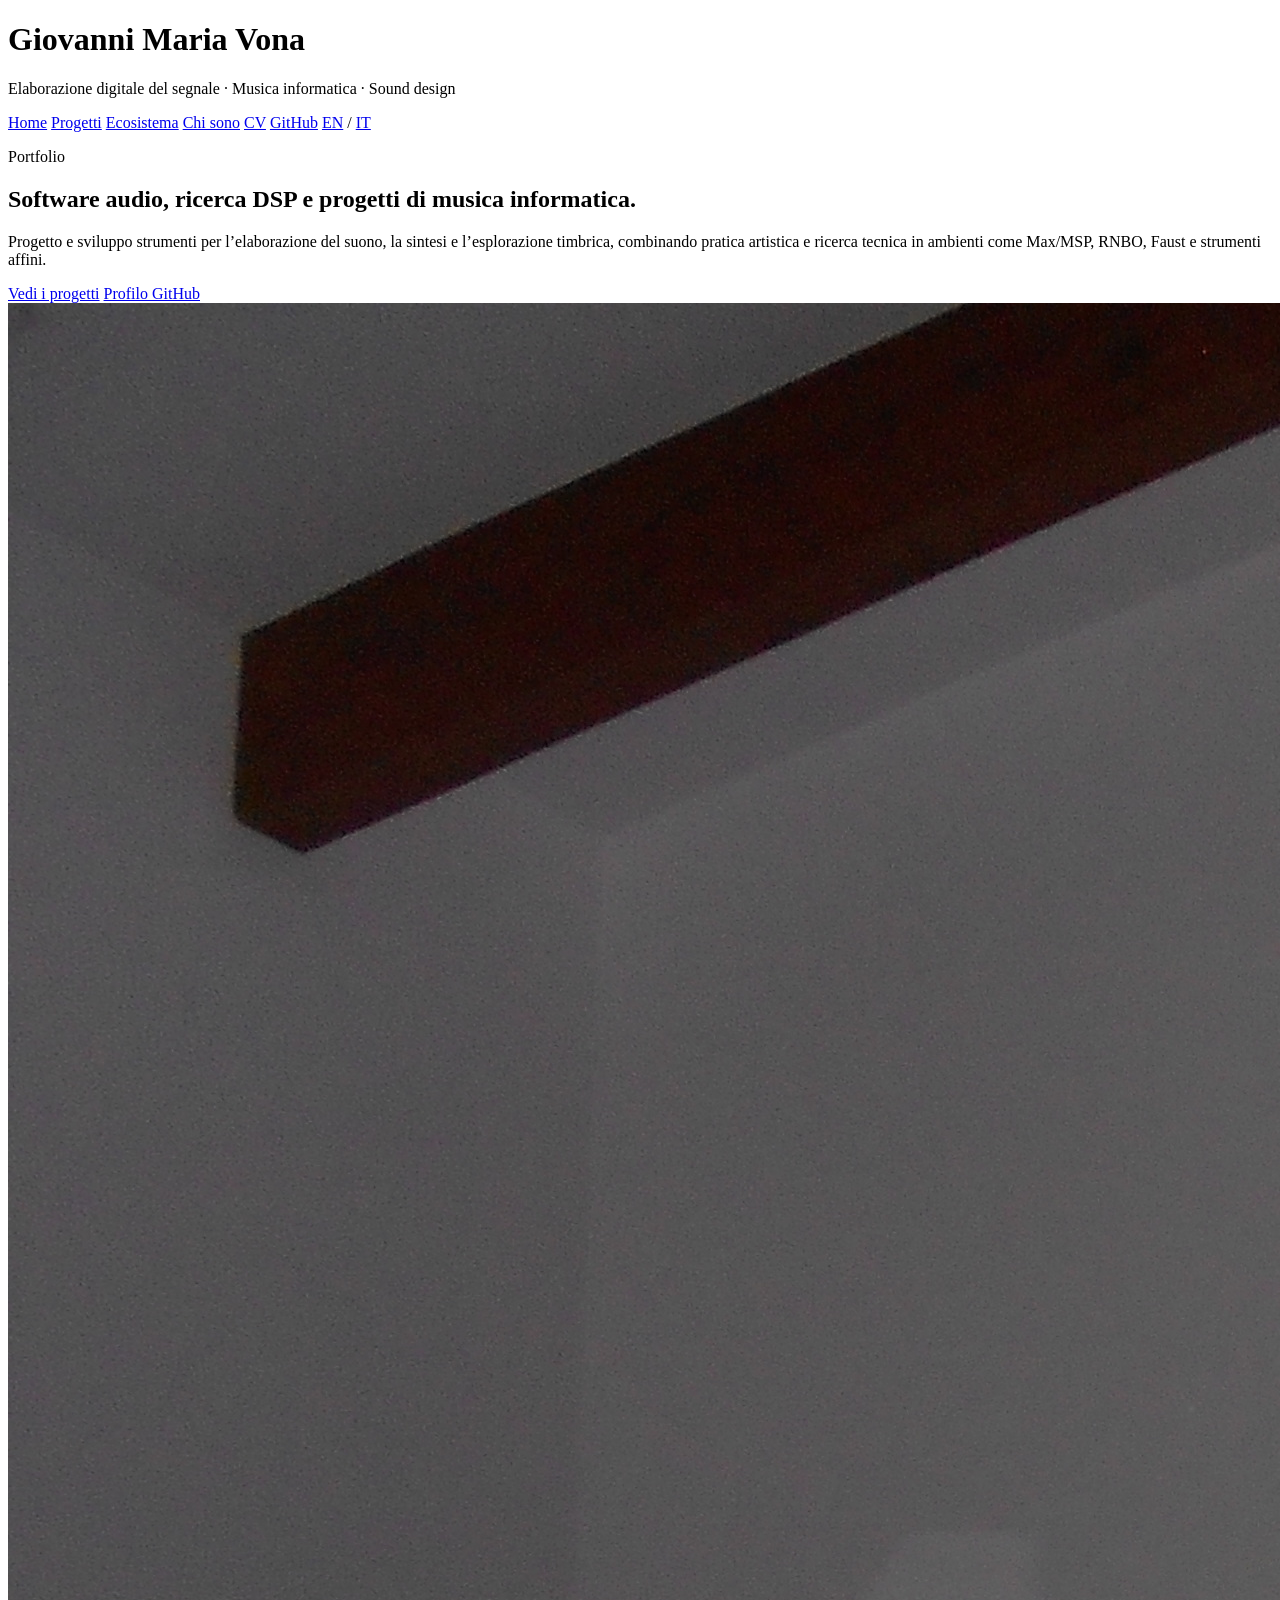
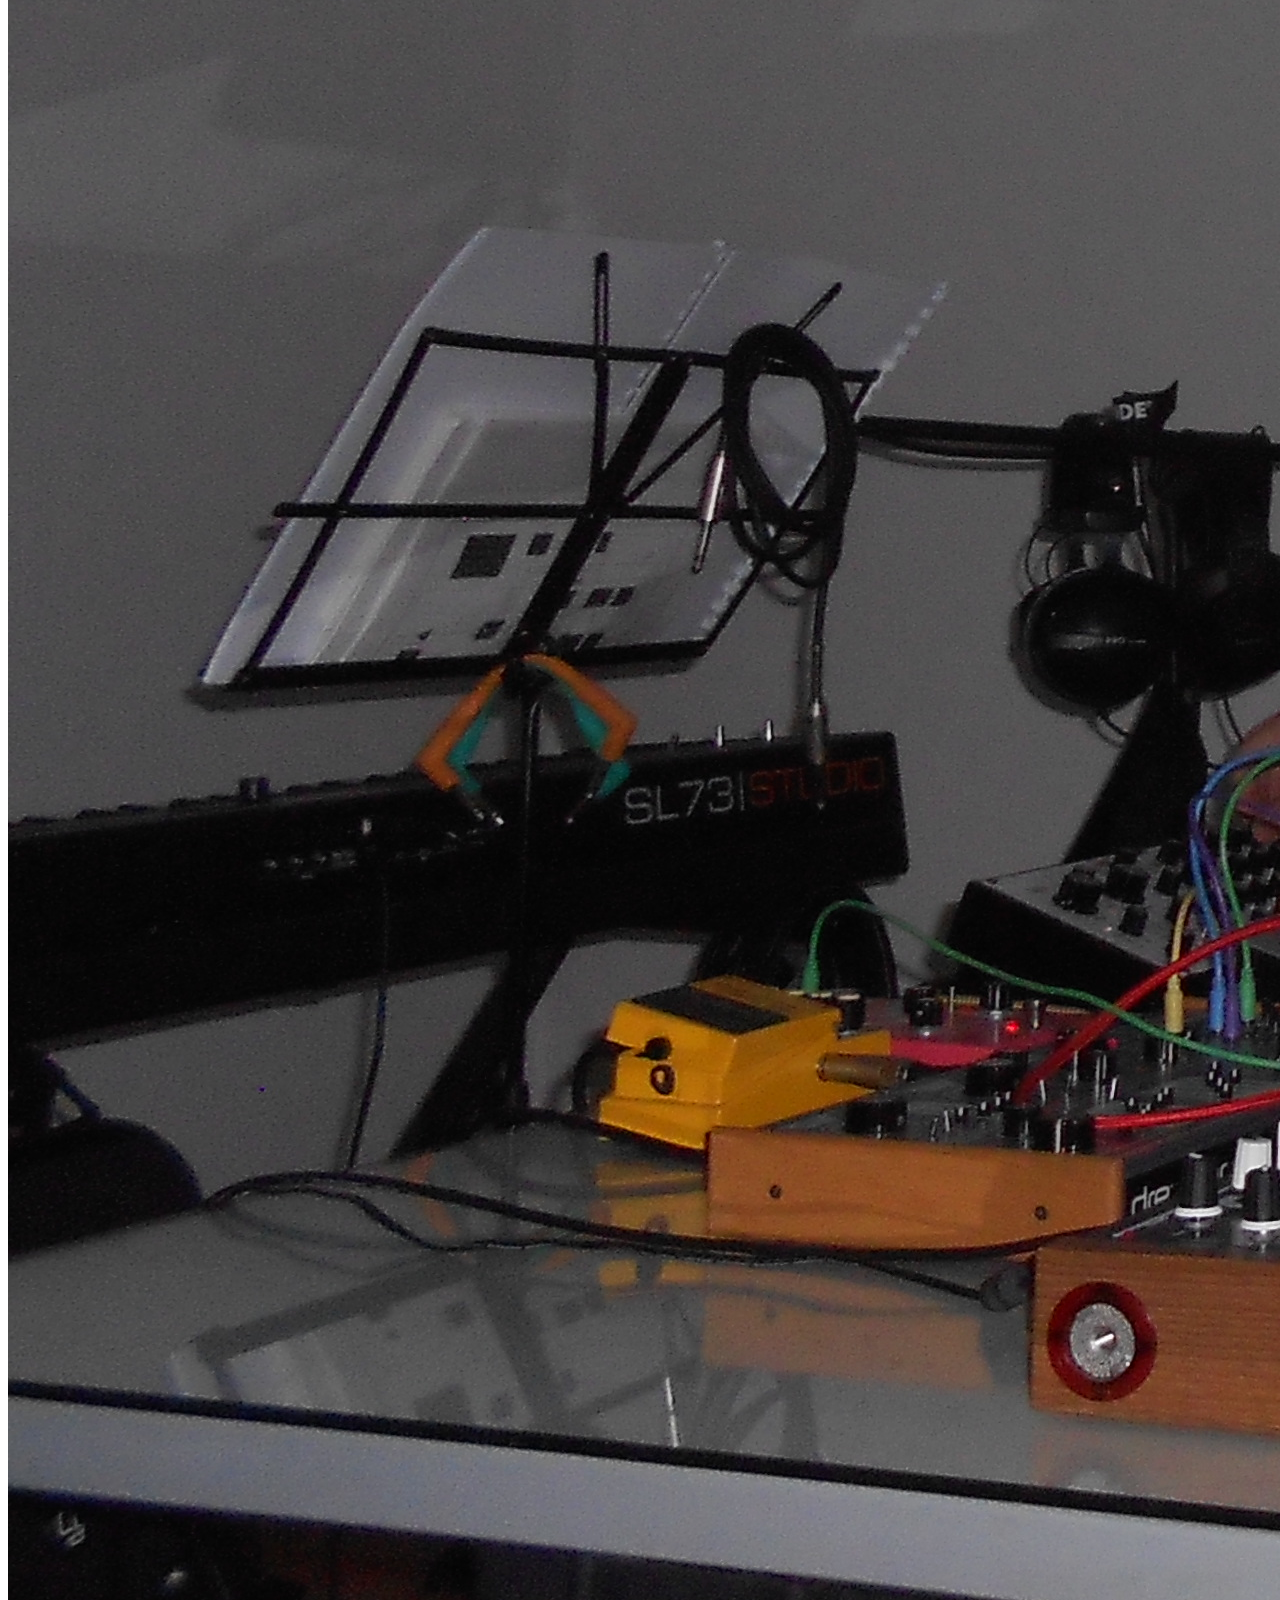
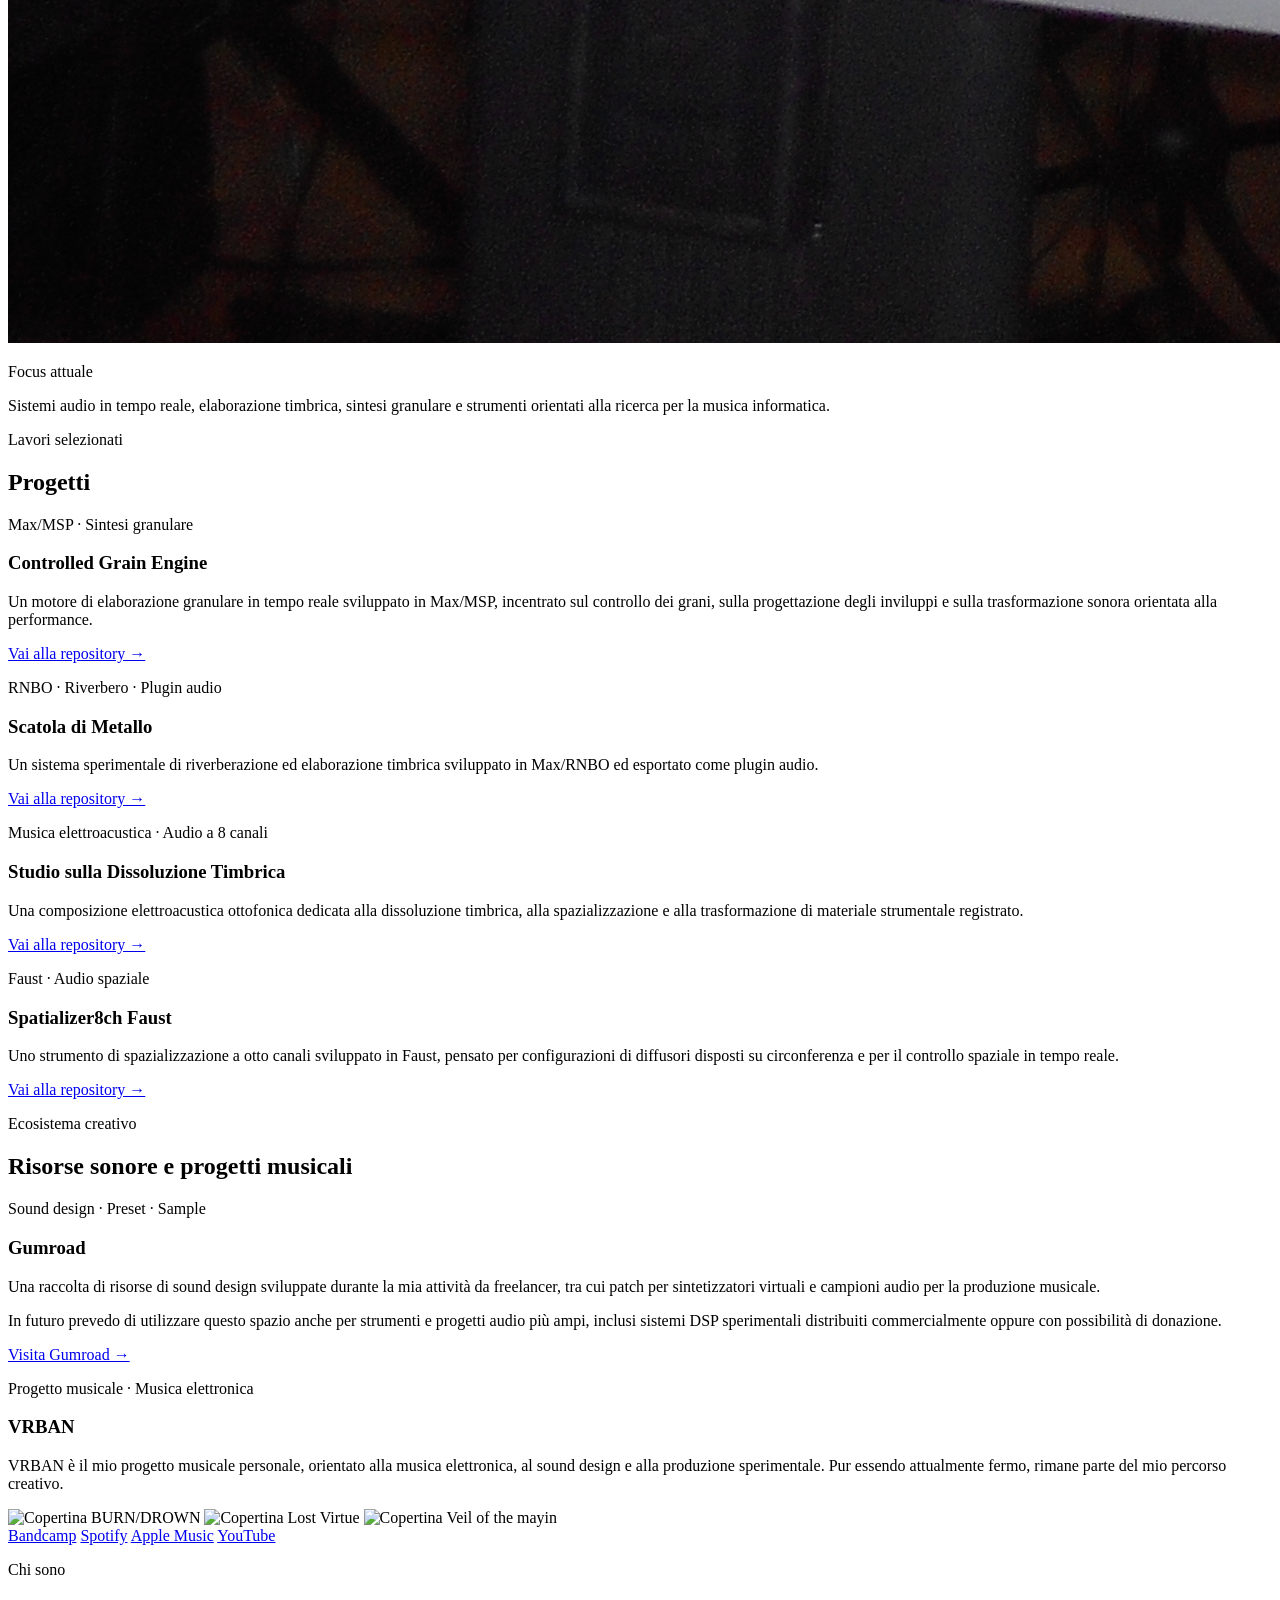
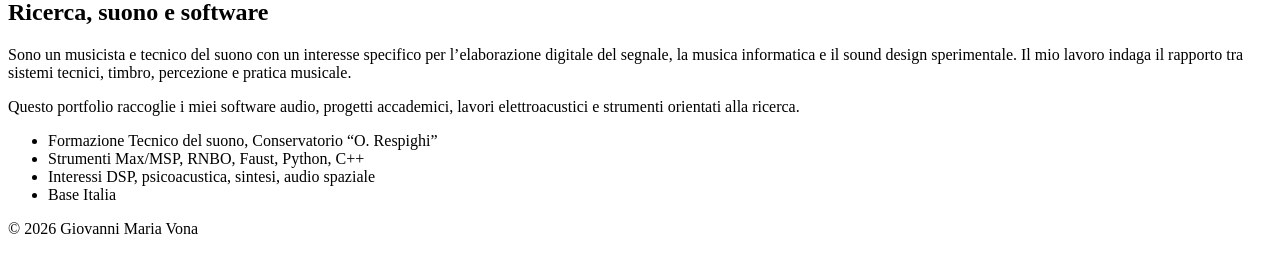
==== it/index.html @ 20a7e477 "Fix VRBAN covers and language links" ====
<!DOCTYPE html>
<html lang="it">

<head>

    <meta charset="UTF-8">

    <meta name="viewport" content="width=device-width, initial-scale=1.0">

    <title>Giovanni Maria Vona</title>

    <link rel="preconnect" href="https://fonts.googleapis.com">
    <link rel="preconnect" href="https://fonts.gstatic.com" crossorigin>

    <link href="https://fonts.googleapis.com/css2?family=Inter:wght@300;400;500;600;700&display=swap" rel="stylesheet">

    <link rel="stylesheet" href="assets/css/style.css">

</head>

<body>

    <header class="site-header">

        <div>
            <h1>Giovanni Maria Vona</h1>
            <p>Elaborazione digitale del segnale · Musica informatica · Sound design</p>
        </div>

        <nav>
            <a href="index.html">Home</a>
            <a href="#projects">Progetti</a>
            <a href="#ecosystem">Ecosistema</a>
            <a href="#about">Chi sono</a>
            <a href="../assets/pdf/giovanni-maria-vona-cv-it.pdf">CV</a>
            <a href="https://github.com/vonagiovannimaria">GitHub</a>

            <span class="language-switch">
                <a href="/">EN</a> /
                <a href="/it/">IT</a>
            </span>
        </nav>

    </header>

    <main>

        <section class="hero">

            <div class="hero-content">

                <p class="eyebrow">Portfolio</p>

             <h2>
                 Software audio, ricerca DSP e progetti di musica informatica.
             </h2>

                <p class="hero-text">
                    Progetto e sviluppo strumenti per l’elaborazione del suono,
                    la sintesi e l’esplorazione timbrica, combinando pratica artistica
                    e ricerca tecnica in ambienti come Max/MSP, RNBO, Faust e strumenti affini.
                </p>

                <div class="hero-links">
                    <a class="button" href="#projects">Vedi i progetti</a>
                    <a class="button secondary" href="https://github.com/vonagiovannimaria">Profilo GitHub</a>
                </div>

            </div>

            <aside class="hero-visual">

                <img src="../assets/img/profile.jpg" alt="Ritratto di Giovanni Maria Vona" class="profile-photo">

                <div class="profile-note">
                    <p class="eyebrow">Focus attuale</p>
                    <p>
                        Sistemi audio in tempo reale, elaborazione timbrica, sintesi granulare
                        e strumenti orientati alla ricerca per la musica informatica.
                    </p>
                </div>

            </aside>

        </section>

        <section id="projects" class="section">

            <div class="section-heading">
                <p class="eyebrow">Lavori selezionati</p>
                <h2>Progetti</h2>
            </div>

            <div class="project-grid">

                <article class="project-card">
                    <p class="project-type">Max/MSP · Sintesi granulare</p>
                    <h3>Controlled Grain Engine</h3>
                    <p>
                        Un motore di elaborazione granulare in tempo reale sviluppato
                        in Max/MSP, incentrato sul controllo dei grani, sulla progettazione
                        degli inviluppi e sulla trasformazione sonora orientata alla performance.
                    </p>
                    <a href="https://github.com/vonagiovannimaria/controlled-grain-engine">Vai alla repository →</a>
                </article>

                <article class="project-card">
                    <p class="project-type">RNBO · Riverbero · Plugin audio</p>
                    <h3>Scatola di Metallo</h3>
                    <p>
                        Un sistema sperimentale di riverberazione ed elaborazione timbrica
                        sviluppato in Max/RNBO ed esportato come plugin audio.
                    </p>
                    <a href="https://github.com/vonagiovannimaria/scatola-di-metallo">Vai alla repository →</a>
                </article>

                <article class="project-card">
                    <p class="project-type">Musica elettroacustica · Audio a 8 canali</p>
                    <h3>Studio sulla Dissoluzione Timbrica</h3>
                    <p>
                        Una composizione elettroacustica ottofonica dedicata alla dissoluzione
                        timbrica, alla spazializzazione e alla trasformazione di materiale
                        strumentale registrato.
                    </p>
                    <a href="https://github.com/vonagiovannimaria/studio-sulla-dissoluzione-timbrica">Vai alla repository →</a>
                </article>

                <article class="project-card">
                    <p class="project-type">Faust · Audio spaziale</p>
                    <h3>Spatializer8ch Faust</h3>
                    <p>
                        Uno strumento di spazializzazione a otto canali sviluppato in Faust,
                        pensato per configurazioni di diffusori disposti su circonferenza
                        e per il controllo spaziale in tempo reale.
                    </p>
                    <a href="https://github.com/vonagiovannimaria/octophonic-spatializer-faust">Vai alla repository →</a>
                </article>

            </div>

        </section>

        <section id="ecosystem" class="section ecosystem-section">

            <div class="section-heading">
                <p class="eyebrow">Ecosistema creativo</p>
                <h2>Risorse sonore e progetti musicali</h2>
            </div>

            <div class="ecosystem-grid">

                <article class="ecosystem-card">
                    <p class="project-type">Sound design · Preset · Sample</p>
                    <h3>Gumroad</h3>

                    <p>
                        Una raccolta di risorse di sound design sviluppate durante la mia
                        attività da freelancer, tra cui patch per sintetizzatori virtuali
                        e campioni audio per la produzione musicale.
                    </p>

                    <p>
                        In futuro prevedo di utilizzare questo spazio anche per strumenti
                        e progetti audio più ampi, inclusi sistemi DSP sperimentali distribuiti
                        commercialmente oppure con possibilità di donazione.
                    </p>

                    <a href="https://giovannimariavona.gumroad.com/" target="_blank" rel="noopener noreferrer">
                        Visita Gumroad →
                    </a>
                </article>

                <article class="ecosystem-card vrban-card">
                    <p class="project-type">Progetto musicale · Musica elettronica</p>
                    <h3>VRBAN</h3>

                    <p>
                        VRBAN è il mio progetto musicale personale, orientato alla musica
                        elettronica, al sound design e alla produzione sperimentale.
                        Pur essendo attualmente fermo, rimane parte del mio percorso creativo.
                    </p>

                    <div class="cover-grid">
                        <img src="../assets/img/vrban/cover-01.jpg" alt="Copertina BURN/DROWN">
                        <img src="../assets/img/vrban/cover-02.jpg" alt="Copertina Lost Virtue">
                        <img src="../assets/img/vrban/cover-03.jpg" alt="Copertina Veil of the mayin">
                    </div>

                    <div class="external-links">
                        <a href="https://vrban.bandcamp.com/" target="_blank" rel="noopener noreferrer">Bandcamp</a>
                        <a href="https://open.spotify.com/intl-it/artist/11kZNmXh2qN95BVE1aNBWV?si=ddhPlFCESmiRmDLRU3Zzhw" target="_blank" rel="noopener noreferrer">Spotify</a>
                        <a href="https://music.apple.com/it/artist/vrban/1598906070" target="_blank" rel="noopener noreferrer">Apple Music</a>
                        <a href="https://www.youtube.com/@vrbansound" target="_blank" rel="noopener noreferrer">YouTube</a>
                    </div>
                </article>

            </div>

        </section>

        <section id="about" class="section about-section">

            <div class="section-heading">
                <p class="eyebrow">Chi sono</p>
                <h2>Ricerca, suono e software</h2>
            </div>

            <div class="about-grid">

                <div>
                    <p>
                        Sono un musicista e tecnico del suono con un interesse specifico
                        per l’elaborazione digitale del segnale, la musica informatica
                        e il sound design sperimentale. Il mio lavoro indaga il rapporto
                        tra sistemi tecnici, timbro, percezione e pratica musicale.
                    </p>

                    <p>
                        Questo portfolio raccoglie i miei software audio, progetti accademici,
                        lavori elettroacustici e strumenti orientati alla ricerca.
                    </p>
                </div>

                <ul class="info-list">
                    <li>
                        <span>Formazione</span>
                        Tecnico del suono, Conservatorio “O. Respighi”
                    </li>
                    <li>
                        <span>Strumenti</span>
                        Max/MSP, RNBO, Faust, Python, C++
                    </li>
                    <li>
                        <span>Interessi</span>
                        DSP, psicoacustica, sintesi, audio spaziale
                    </li>
                    <li>
                        <span>Base</span>
                        Italia
                    </li>
                </ul>

            </div>

        </section>

    </main>

    <footer>
        <p>© 2026 Giovanni Maria Vona</p>
    </footer>

</body>

</html>
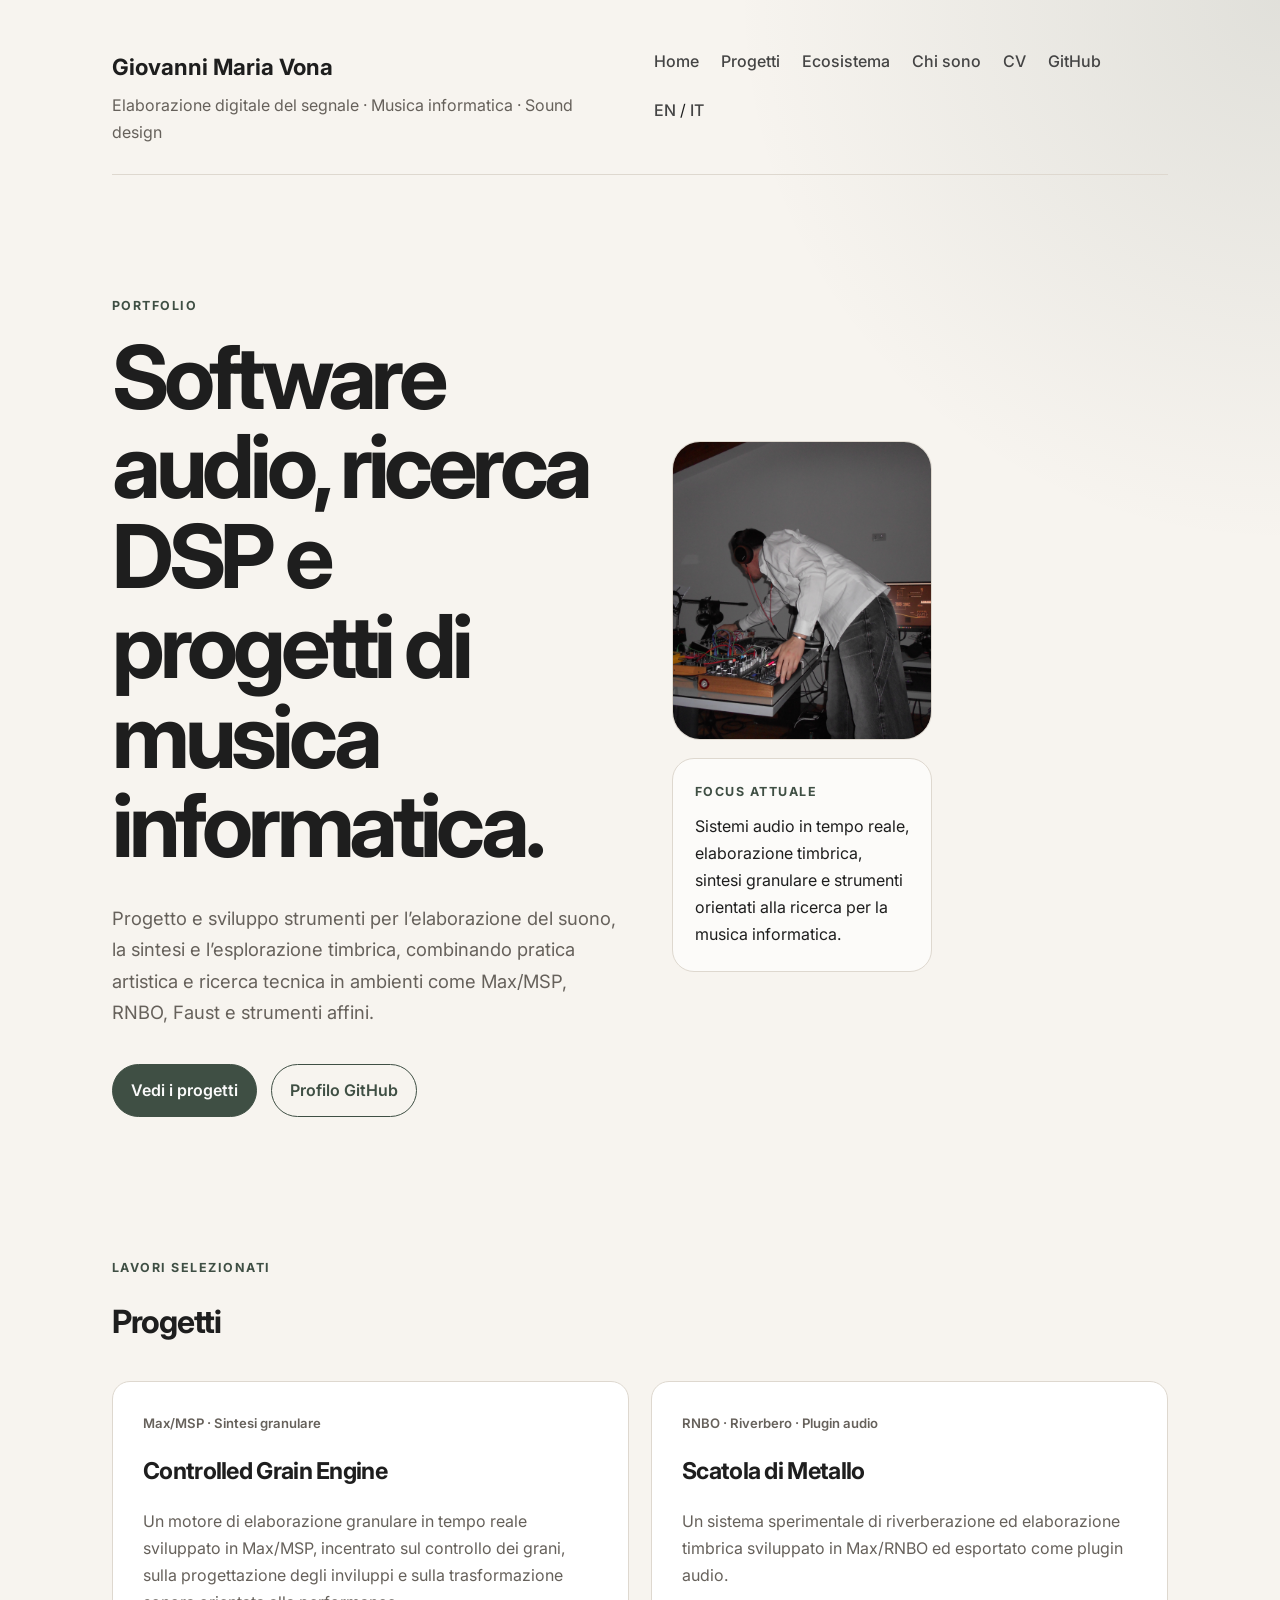
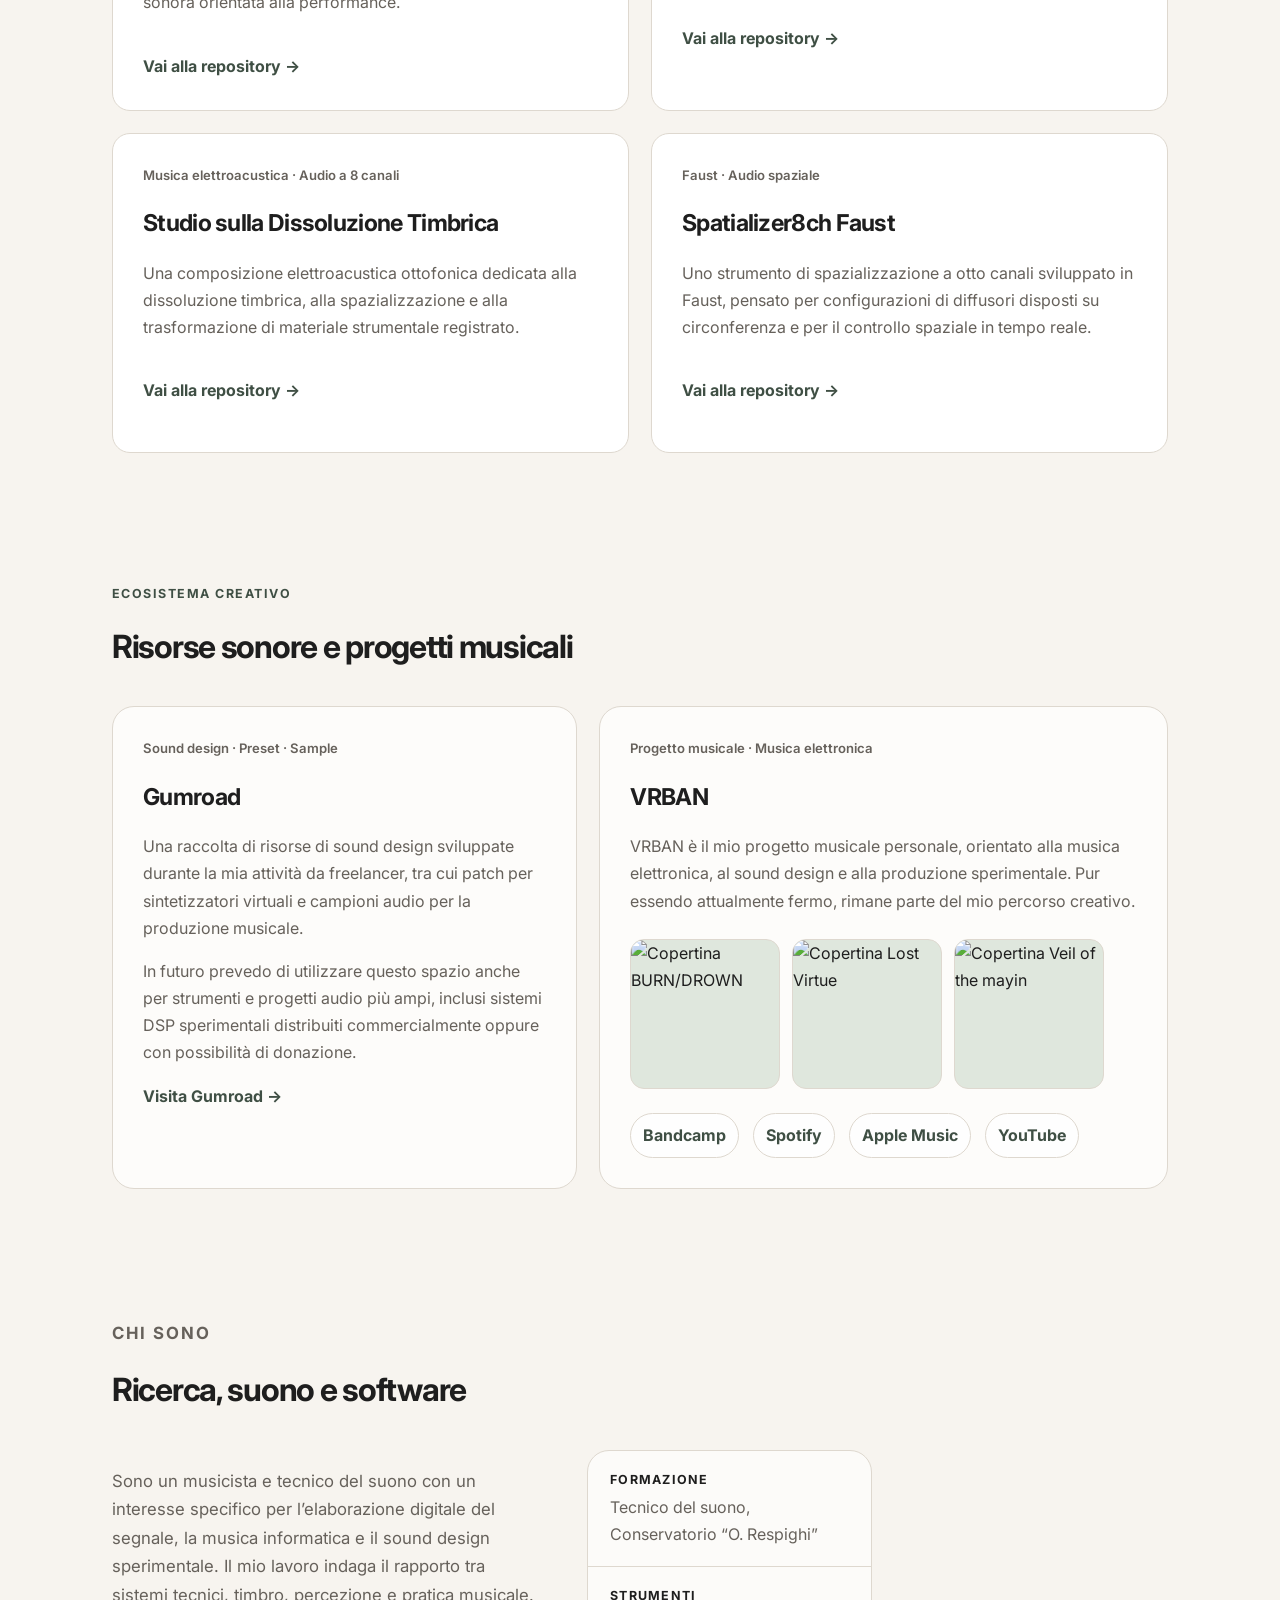
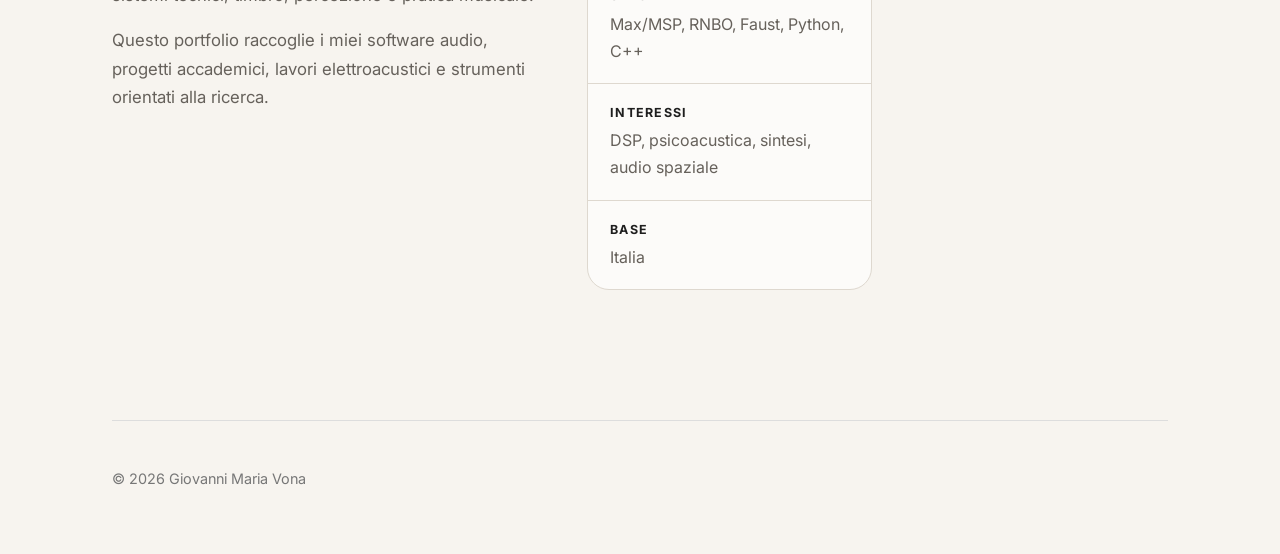
==== commit 19962da0: "Fix Italian stylesheet path" ====
--- a/it/index.html
+++ b/it/index.html
@@ -14,7 +14,7 @@
 
     <link href="https://fonts.googleapis.com/css2?family=Inter:wght@300;400;500;600;700&display=swap" rel="stylesheet">
 
-    <link rel="stylesheet" href="assets/css/style.css">
+    <link rel="stylesheet" href="../assets/css/style.css">
 
 </head>
 
--- a/assets/css/style.css
+++ b/assets/css/style.css
@@ -0,0 +1,545 @@
+/* ---------- General ---------- */
+
+* {
+    box-sizing: border-box;
+}
+
+html {
+    scroll-behavior: smooth;
+}
+
+body {
+    max-width: 1120px;
+    margin: 0 auto;
+    padding: 48px 32px;
+
+    font-family: "Inter", Arial, Helvetica, sans-serif;
+
+    color: #1f1f1f;
+    background: #fafafa;
+
+    line-height: 1.7;
+}
+
+a {
+    color: inherit;
+}
+
+/* ---------- Header ---------- */
+
+.site-header {
+    display: flex;
+    justify-content: space-between;
+    align-items: flex-start;
+    gap: 32px;
+
+    margin-bottom: 120px;
+}
+
+.site-header h1 {
+    margin: 0;
+    font-size: 1.4rem;
+    font-weight: 700;
+}
+
+.site-header p {
+    margin: 6px 0 0;
+    color: #666;
+}
+
+nav {
+    display: flex;
+    gap: 22px;
+    flex-wrap: wrap;
+}
+
+nav a {
+    text-decoration: none;
+    color: #444;
+    font-weight: 500;
+}
+
+nav a:hover {
+    color: #000;
+}
+
+/* ---------- Hero ---------- */
+
+.hero {
+    max-width: 820px;
+    margin-bottom: 140px;
+}
+
+.eyebrow {
+    margin: 0 0 16px;
+
+    color: #666;
+
+    font-size: 0.78rem;
+    font-weight: 700;
+    letter-spacing: 0.12em;
+    text-transform: uppercase;
+}
+
+.hero h2 {
+    margin: 0;
+
+    font-size: clamp(2.5rem, 7vw, 5.5rem);
+    line-height: 1.02;
+    letter-spacing: -0.06em;
+}
+
+.hero-text {
+    max-width: 680px;
+    margin: 32px 0 0;
+
+    color: #555;
+
+    font-size: 1.15rem;
+}
+
+.hero-links {
+    display: flex;
+    gap: 14px;
+    flex-wrap: wrap;
+
+    margin-top: 36px;
+}
+
+.button {
+    display: inline-block;
+
+    padding: 12px 18px;
+
+    border: 1px solid #1f1f1f;
+    border-radius: 999px;
+
+    background: #1f1f1f;
+    color: #fafafa;
+
+    text-decoration: none;
+    font-weight: 600;
+}
+
+.button.secondary {
+    background: transparent;
+    color: #1f1f1f;
+}
+
+.button:hover {
+    transform: translateY(-2px);
+}
+
+/* ---------- Sections ---------- */
+
+.section {
+    margin-bottom: 130px;
+}
+
+.section-heading {
+    margin-bottom: 32px;
+}
+
+.section-heading h2 {
+    margin: 0;
+
+    font-size: 2rem;
+    letter-spacing: -0.04em;
+}
+
+/* ---------- Project cards ---------- */
+
+.project-grid {
+    display: grid;
+    grid-template-columns: repeat(2, minmax(0, 1fr));
+    gap: 22px;
+}
+
+.project-card {
+    min-height: 320px;
+
+    padding: 30px;
+
+    border: 1px solid #ddd;
+    border-radius: 18px;
+
+    background: #fff;
+
+    transition: transform 0.2s ease, border-color 0.2s ease;
+}
+
+.project-card:hover {
+    transform: translateY(-4px);
+    border-color: #aaa;
+}
+
+.project-type {
+    margin: 0 0 18px;
+
+    color: #777;
+
+    font-size: 0.82rem;
+    font-weight: 600;
+}
+
+.project-card h3 {
+    margin: 0 0 14px;
+
+    font-size: 1.45rem;
+    letter-spacing: -0.03em;
+}
+
+.project-card p {
+    color: #555;
+}
+
+.project-card a {
+    display: inline-block;
+
+    margin-top: 20px;
+
+    text-decoration: none;
+    font-weight: 700;
+}
+
+.project-card a:hover {
+    text-decoration: underline;
+}
+
+/* ---------- About ---------- */
+
+.about-section {
+    max-width: 760px;
+}
+
+.about-section p {
+    color: #444;
+    font-size: 1.05rem;
+}
+
+/* ---------- Footer ---------- */
+
+footer {
+    margin-top: 120px;
+    padding-top: 32px;
+
+    border-top: 1px solid #ddd;
+
+    color: #777;
+    font-size: 0.9rem;
+}
+
+/* ---------- Responsive ---------- */
+
+@media (max-width: 760px) {
+
+    body {
+        padding: 32px 20px;
+    }
+
+    .site-header {
+        flex-direction: column;
+        margin-bottom: 80px;
+    }
+
+    .hero {
+        margin-bottom: 100px;
+    }
+
+    .project-grid {
+        grid-template-columns: 1fr;
+    }
+
+}
+
+/* ---------- Visual refresh ---------- */
+
+:root {
+    --color-background: #f7f4ef;
+    --color-surface: #ffffff;
+    --color-text: #1e1e1e;
+    --color-muted: #66615b;
+    --color-border: #ded8cf;
+    --color-accent: #3f4f44;
+    --color-accent-soft: #dfe7dd;
+}
+
+body {
+    color: var(--color-text);
+    background:
+        radial-gradient(circle at top right, rgba(63, 79, 68, 0.12), transparent 34rem),
+        var(--color-background);
+}
+
+.site-header {
+    border-bottom: 1px solid var(--color-border);
+    padding-bottom: 28px;
+}
+
+.site-header p,
+.hero-text,
+.project-card p,
+.about-section p {
+    color: var(--color-muted);
+}
+
+nav a:hover {
+    color: var(--color-accent);
+}
+
+.eyebrow {
+    color: var(--color-accent);
+}
+
+.hero {
+    display: grid;
+    grid-template-columns: minmax(0, 1.35fr) minmax(260px, 0.65fr);
+    gap: 56px;
+    align-items: center;
+}
+
+.hero-content {
+    max-width: 820px;
+}
+
+.hero-visual {
+    display: flex;
+    flex-direction: column;
+    gap: 18px;
+}
+
+.profile-photo {
+    width: 100%;
+    aspect-ratio: 1 / 1.15;
+    object-fit: cover;
+
+    border-radius: 28px;
+    border: 1px solid var(--color-border);
+
+    background: var(--color-accent-soft);
+}
+
+.profile-note {
+    padding: 22px;
+
+    border: 1px solid var(--color-border);
+    border-radius: 22px;
+
+    background: rgba(255, 255, 255, 0.65);
+}
+
+.profile-note p {
+    margin: 0;
+}
+
+.profile-note .eyebrow {
+    margin-bottom: 10px;
+}
+
+.button {
+    border-color: var(--color-accent);
+    background: var(--color-accent);
+}
+
+.button.secondary {
+    color: var(--color-accent);
+}
+
+.button:hover {
+    transform: translateY(-2px);
+}
+
+.project-card {
+    border-color: var(--color-border);
+}
+
+.project-card:hover {
+    border-color: var(--color-accent);
+}
+
+.project-card a {
+    color: var(--color-accent);
+}
+
+.about-grid {
+    display: grid;
+    grid-template-columns: minmax(0, 1.2fr) minmax(260px, 0.8fr);
+    gap: 48px;
+    align-items: start;
+}
+
+.info-list {
+    list-style: none;
+
+    margin: 0;
+    padding: 0;
+
+    border: 1px solid var(--color-border);
+    border-radius: 22px;
+
+    background: rgba(255, 255, 255, 0.65);
+}
+
+.info-list li {
+    padding: 18px 22px;
+
+    border-bottom: 1px solid var(--color-border);
+
+    color: var(--color-muted);
+}
+
+.info-list li:last-child {
+    border-bottom: none;
+}
+
+.info-list span {
+    display: block;
+
+    margin-bottom: 4px;
+
+    color: var(--color-text);
+
+    font-size: 0.78rem;
+    font-weight: 700;
+    letter-spacing: 0.1em;
+    text-transform: uppercase;
+}
+
+@media (max-width: 820px) {
+
+    .hero {
+        grid-template-columns: 1fr;
+    }
+
+    .hero-visual {
+        max-width: 420px;
+    }
+
+    .about-grid {
+        grid-template-columns: 1fr;
+    }
+
+}
+
+/* ---------- Creative ecosystem ---------- */
+
+.ecosystem-grid {
+    display: grid;
+    grid-template-columns: minmax(0, 0.9fr) minmax(0, 1.1fr);
+    gap: 22px;
+}
+
+.ecosystem-card {
+    padding: 30px;
+
+    border: 1px solid var(--color-border);
+    border-radius: 22px;
+
+    background: rgba(255, 255, 255, 0.72);
+}
+
+.ecosystem-card h3 {
+    margin: 0 0 14px;
+
+    font-size: 1.45rem;
+    letter-spacing: -0.03em;
+}
+
+.ecosystem-card p {
+    color: var(--color-muted);
+}
+
+.ecosystem-card a {
+    color: var(--color-accent);
+
+    text-decoration: none;
+    font-weight: 700;
+}
+
+.ecosystem-card a:hover {
+    text-decoration: underline;
+}
+
+.cover-grid {
+    display: grid;
+    grid-template-columns: repeat(3, 1fr);
+    gap: 10px;
+
+    margin: 24px 0;
+}
+
+.cover-grid img {
+    width: 100%;
+    aspect-ratio: 1 / 1;
+
+    object-fit: cover;
+
+    border-radius: 14px;
+    border: 1px solid var(--color-border);
+
+    background: var(--color-accent-soft);
+}
+
+.external-links {
+    display: flex;
+    flex-wrap: wrap;
+    gap: 14px;
+}
+
+.external-links a {
+    padding: 8px 12px;
+
+    border: 1px solid var(--color-border);
+    border-radius: 999px;
+
+    background: rgba(255, 255, 255, 0.75);
+}
+
+.external-links a:hover {
+    border-color: var(--color-accent);
+    text-decoration: none;
+}
+
+@media (max-width: 820px) {
+
+    .ecosystem-grid {
+        grid-template-columns: 1fr;
+    }
+
+}
+
+/* ---------- VRBAN covers size fix ---------- */
+
+.vrban-card .cover-grid {
+    display: grid;
+    grid-template-columns: repeat(3, 150px);
+    gap: 12px;
+
+    margin: 24px 0;
+}
+
+.vrban-card .cover-grid img {
+    display: block;
+
+    width: 150px;
+    height: 150px;
+
+    object-fit: cover;
+
+    border-radius: 14px;
+    border: 1px solid var(--color-border);
+}
+
+@media (max-width: 620px) {
+
+    .vrban-card .cover-grid {
+        grid-template-columns: repeat(3, minmax(0, 1fr));
+    }
+
+    .vrban-card .cover-grid img {
+        width: 100%;
+        height: auto;
+        aspect-ratio: 1 / 1;
+    }
+
+}
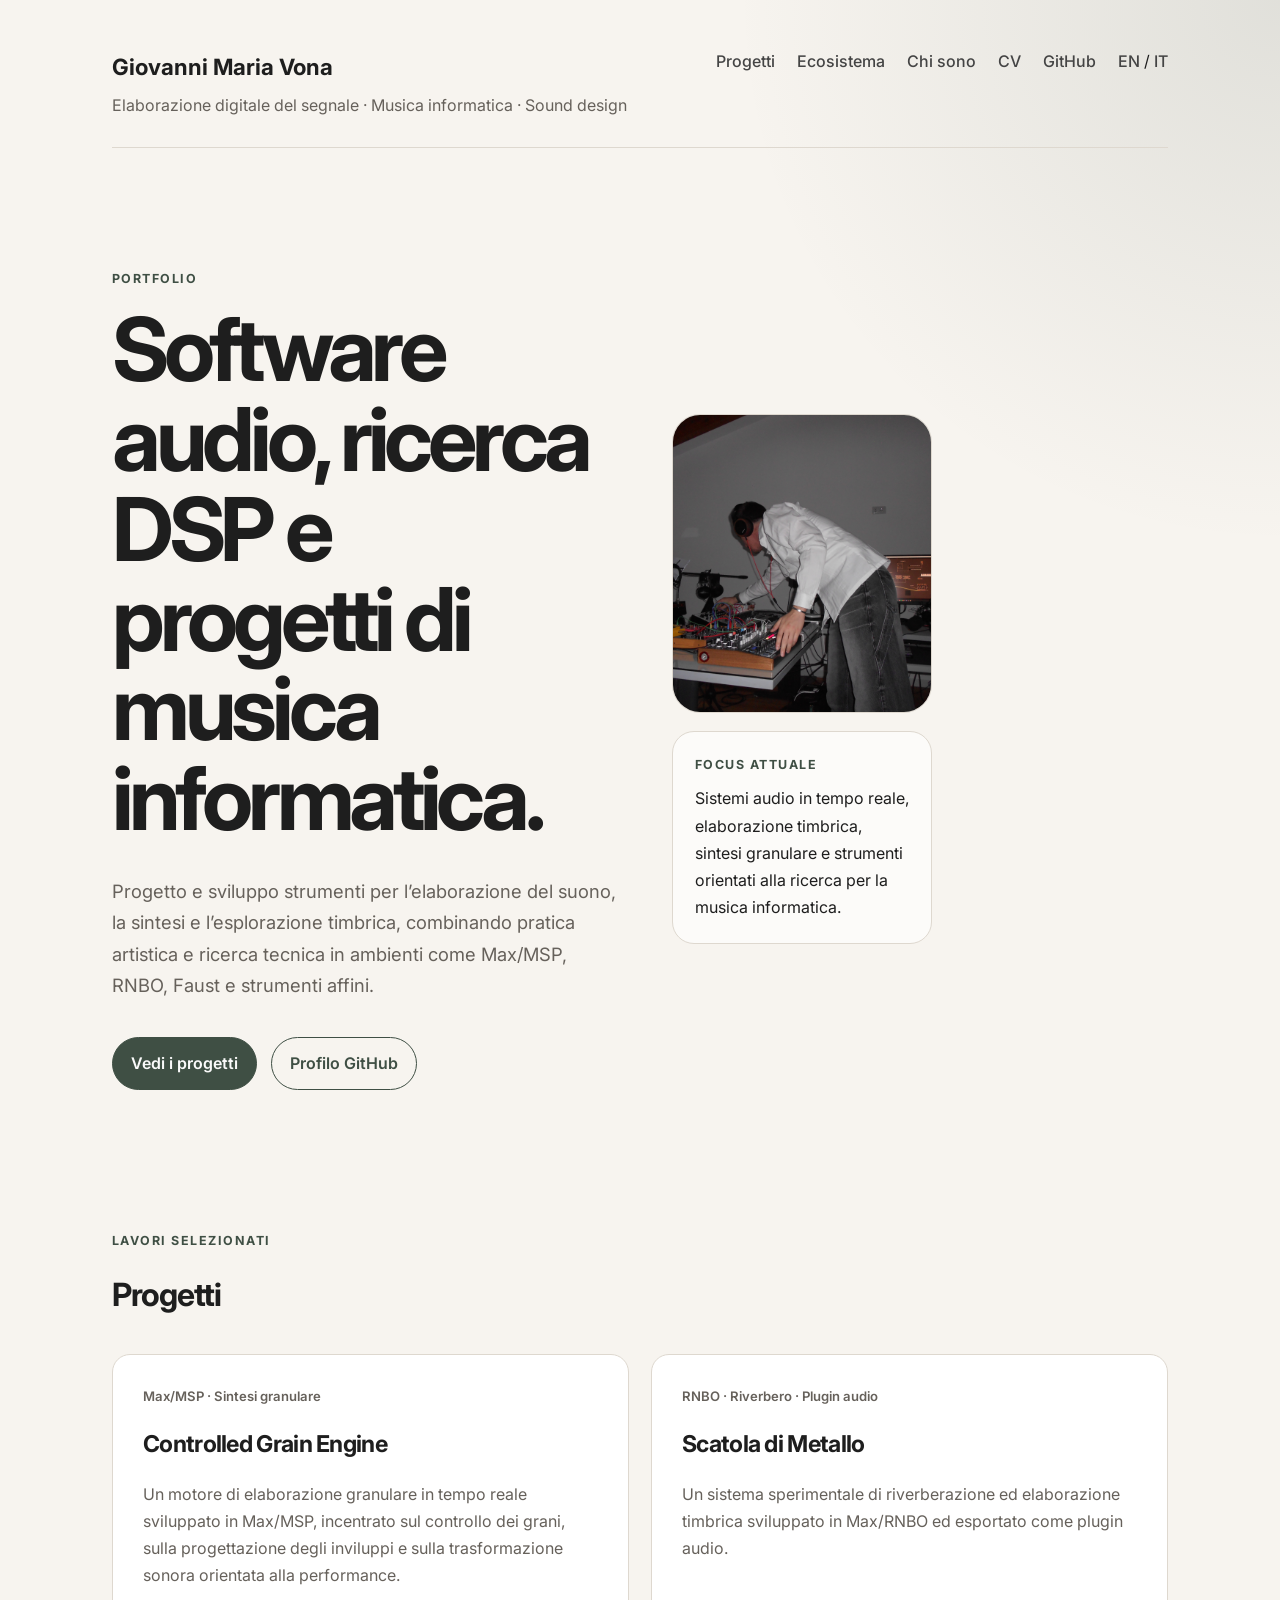
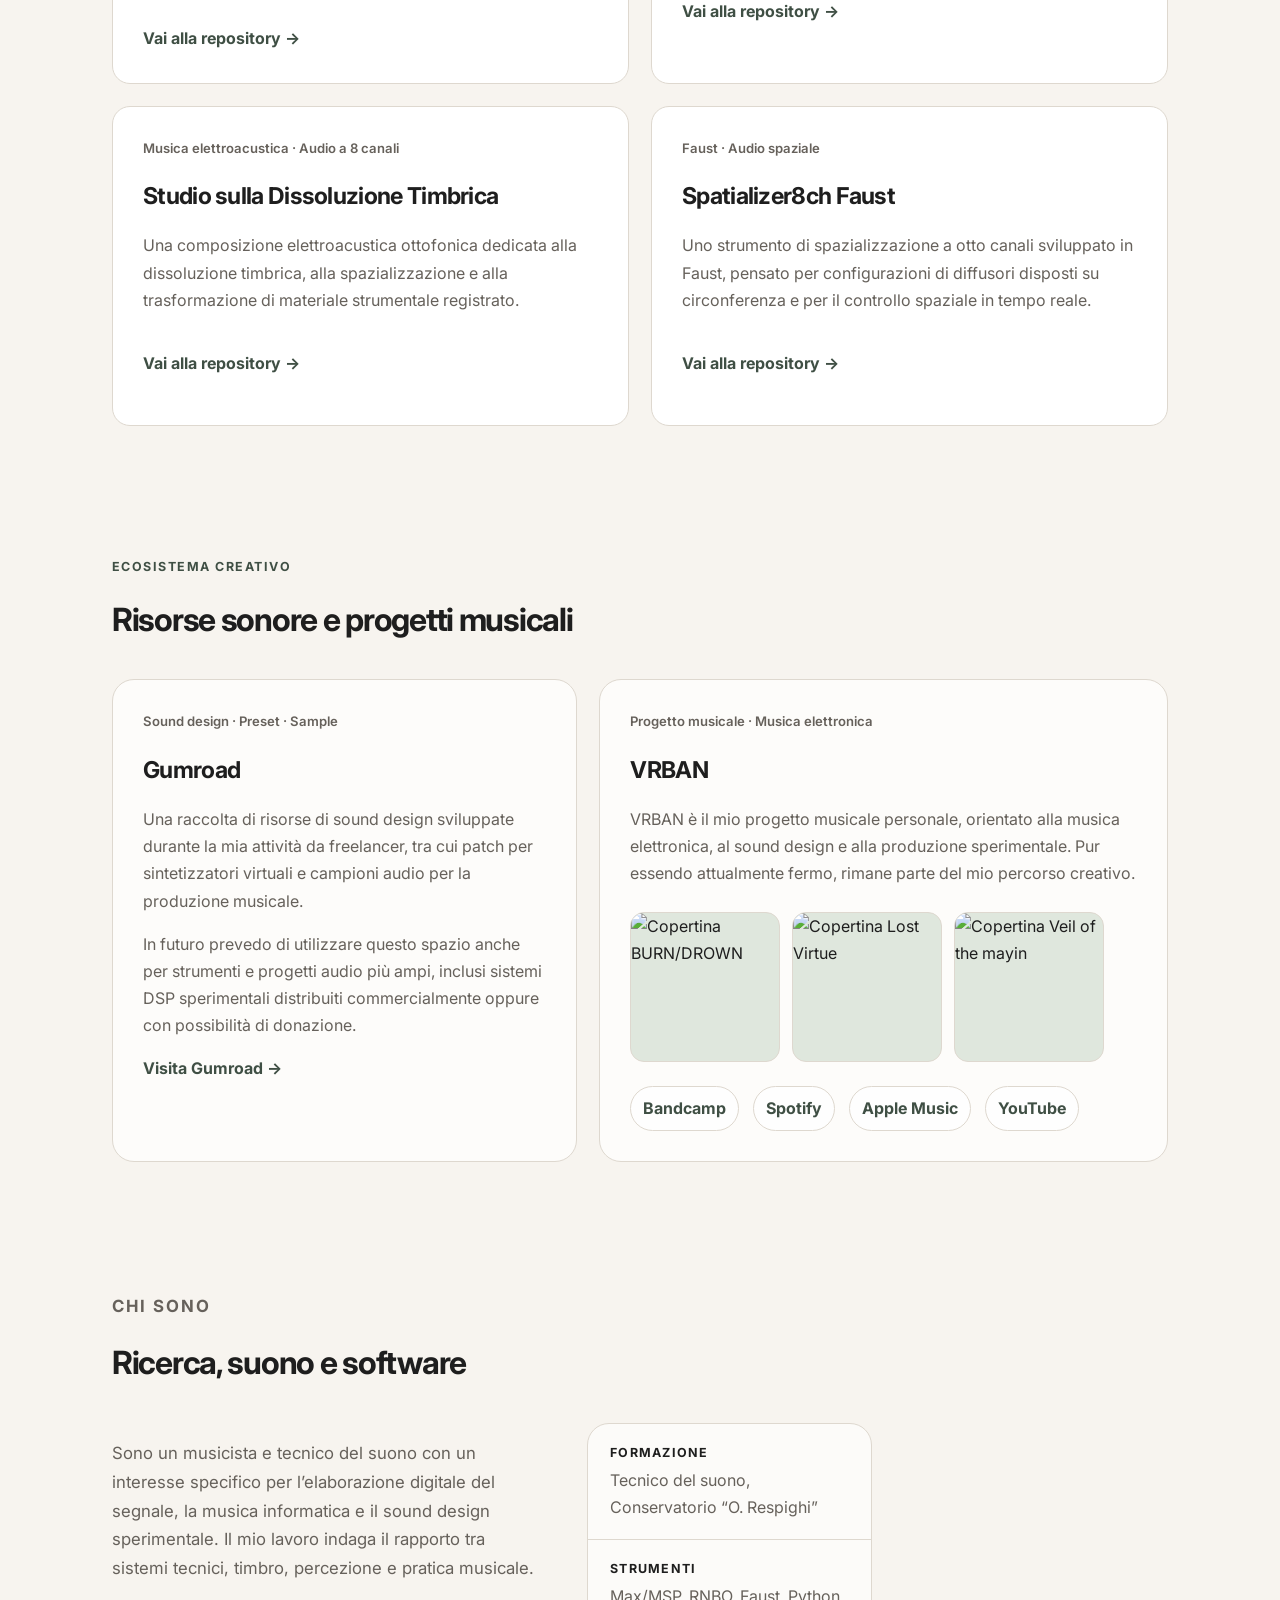
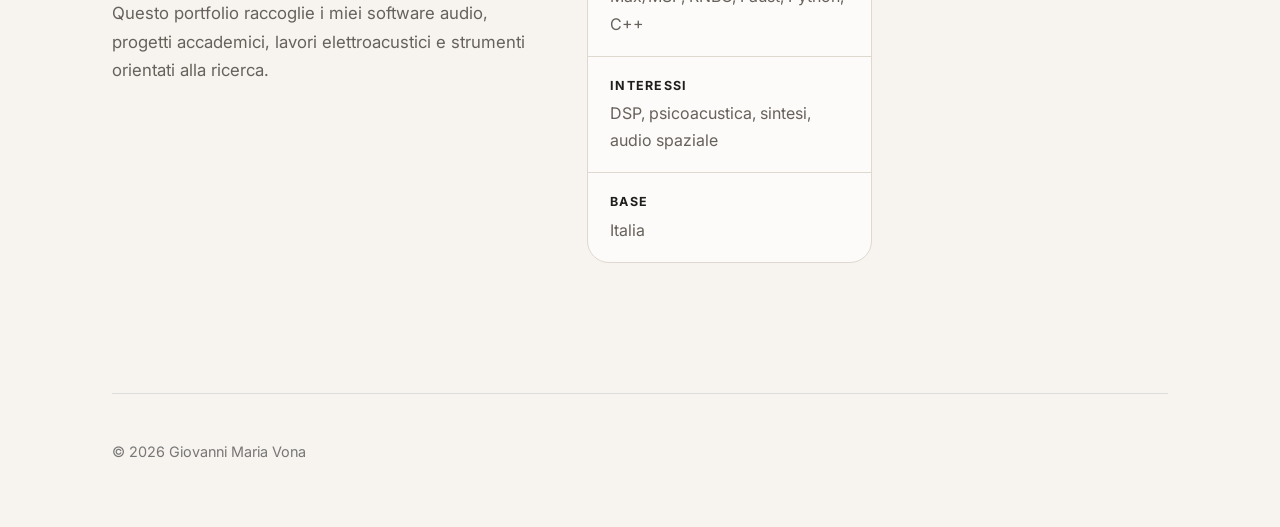
==== commit d4722349: "Remove home navigation link" ====
--- a/it/index.html
+++ b/it/index.html
@@ -28,7 +28,6 @@
         </div>
 
         <nav>
-            <a href="index.html">Home</a>
             <a href="#projects">Progetti</a>
             <a href="#ecosystem">Ecosistema</a>
             <a href="#about">Chi sono</a>
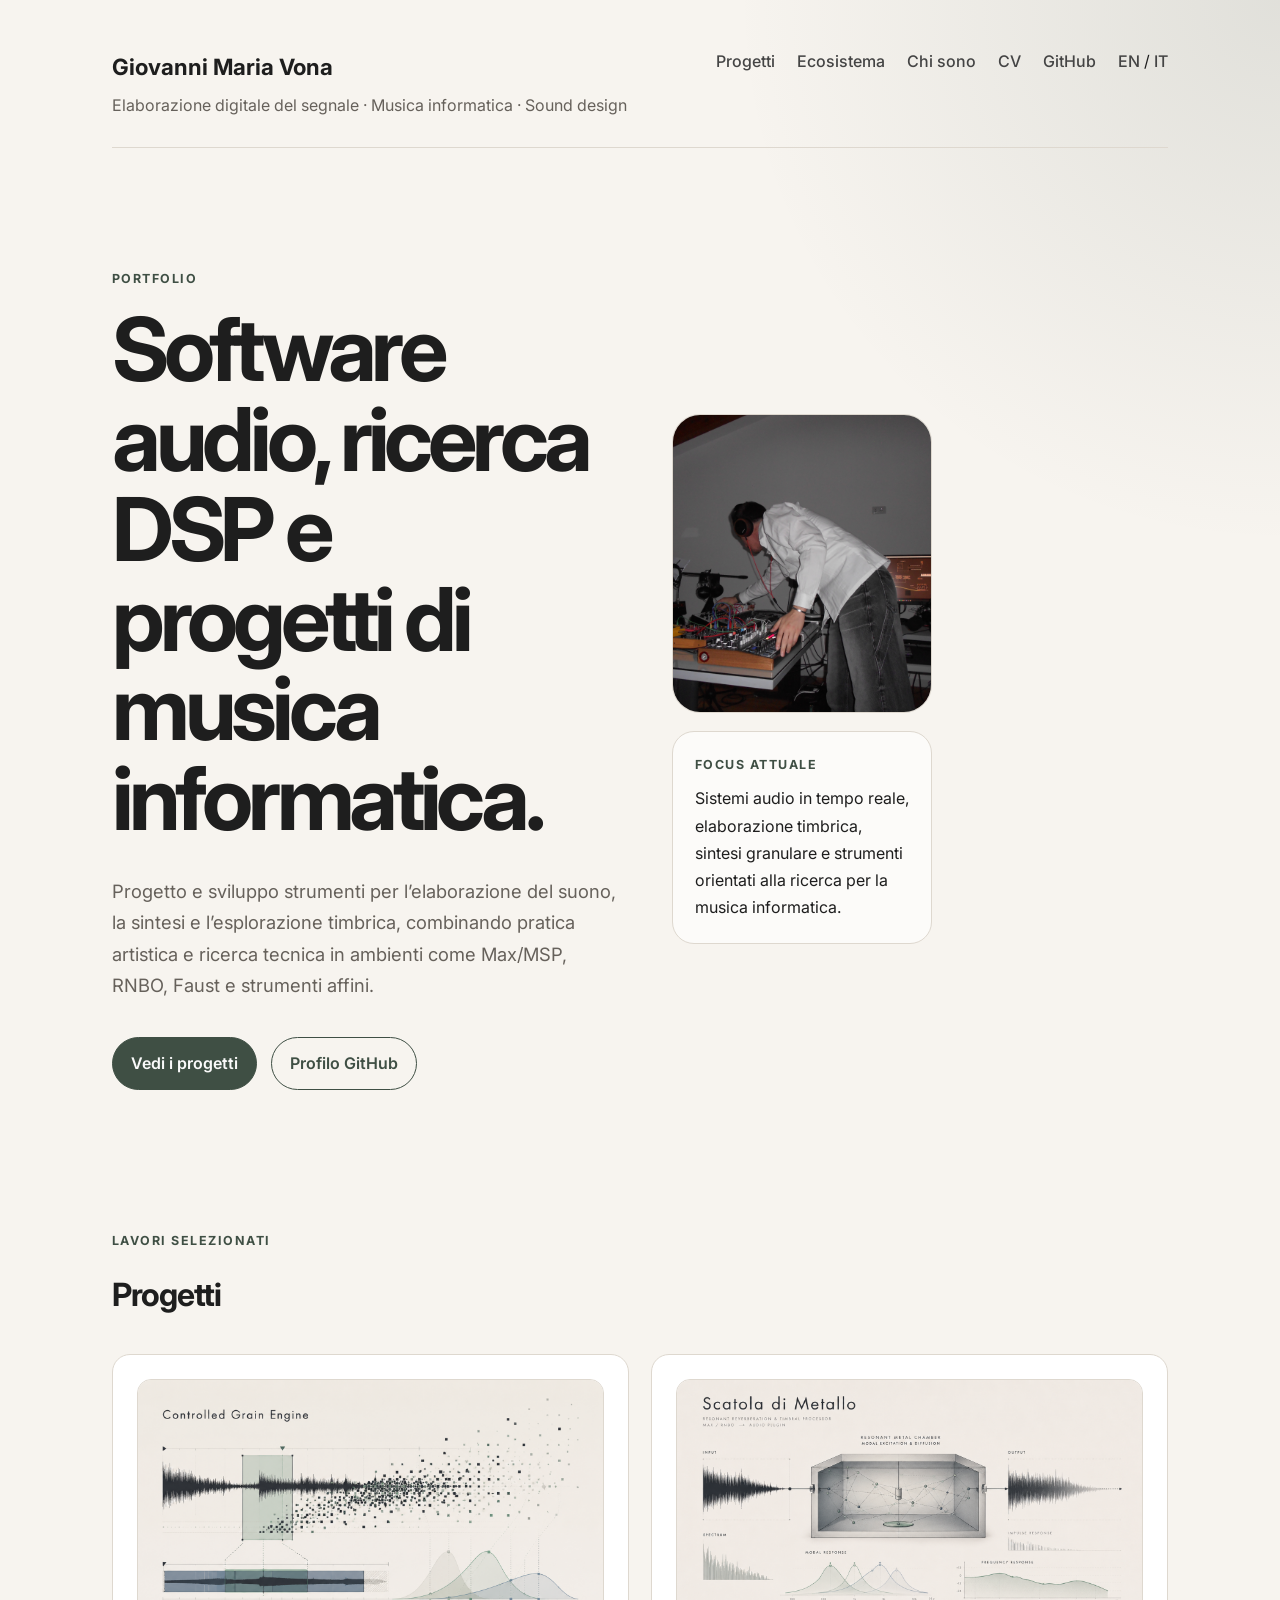
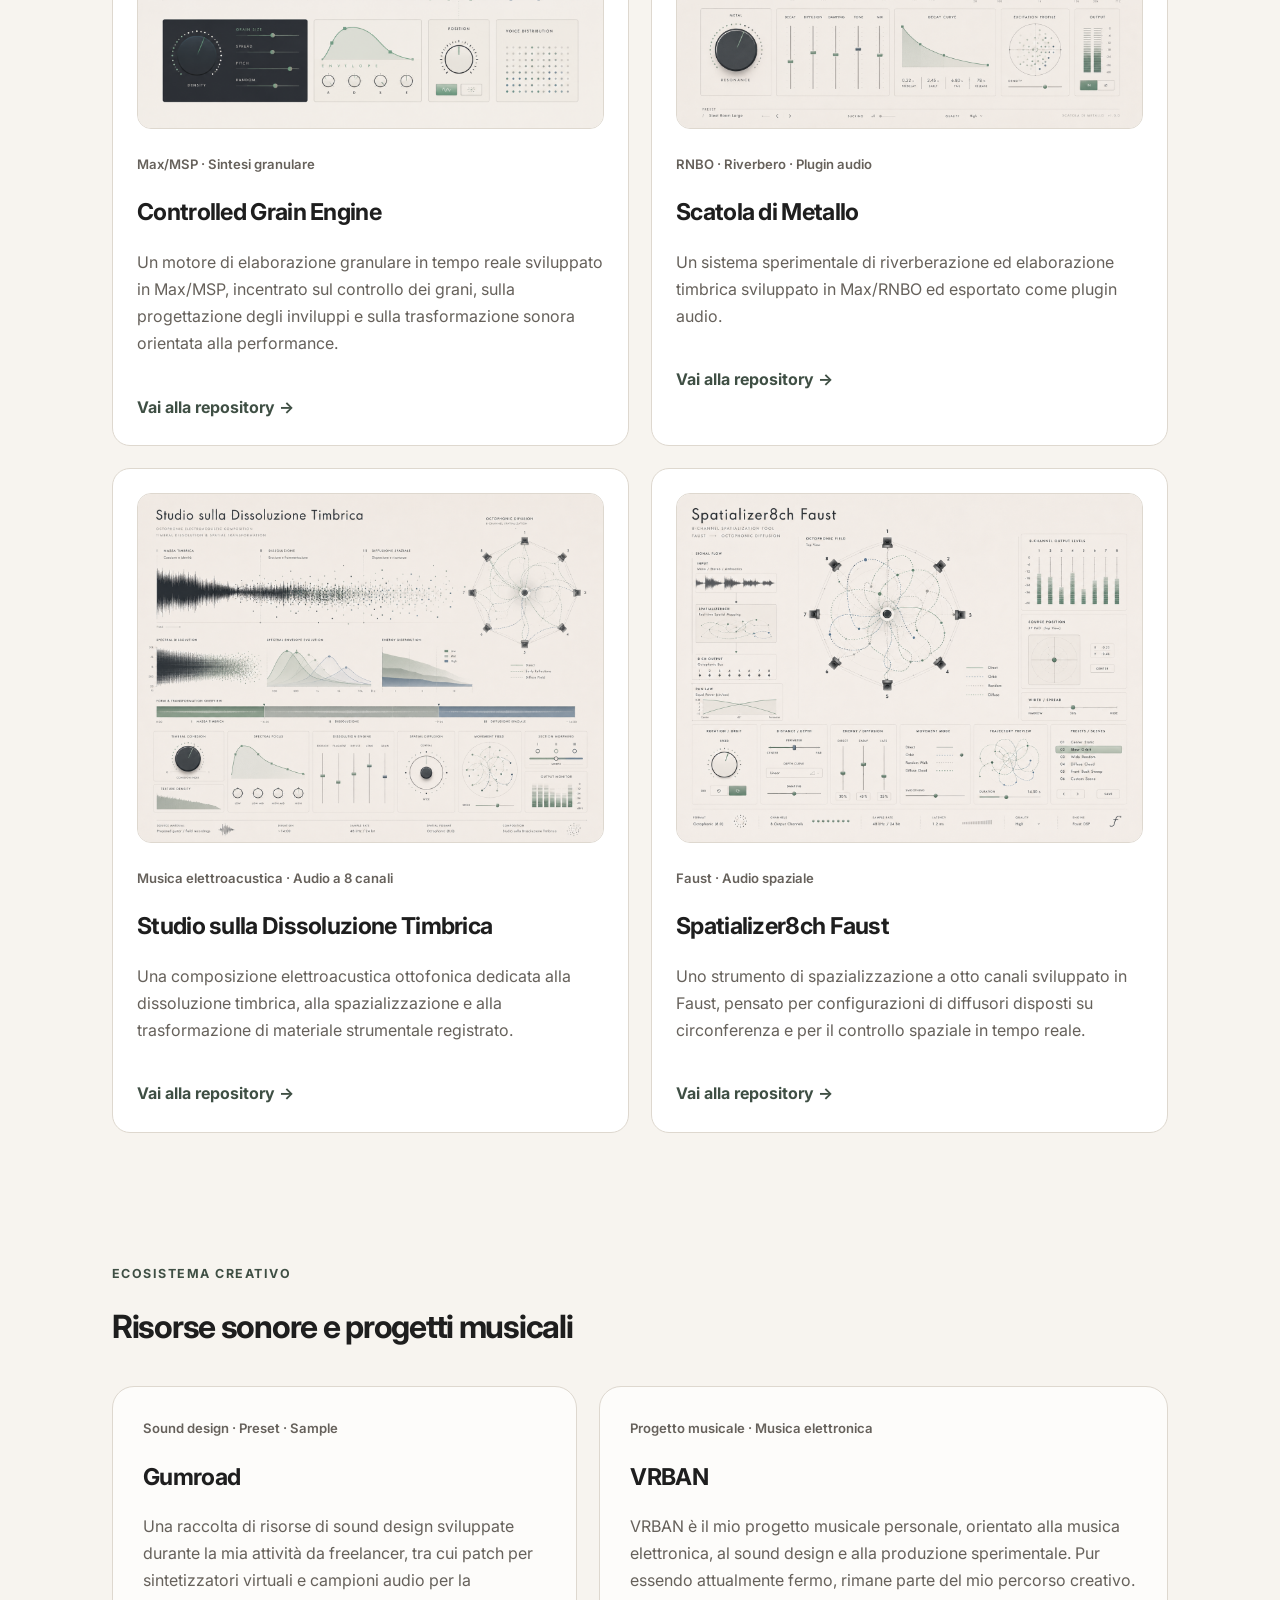
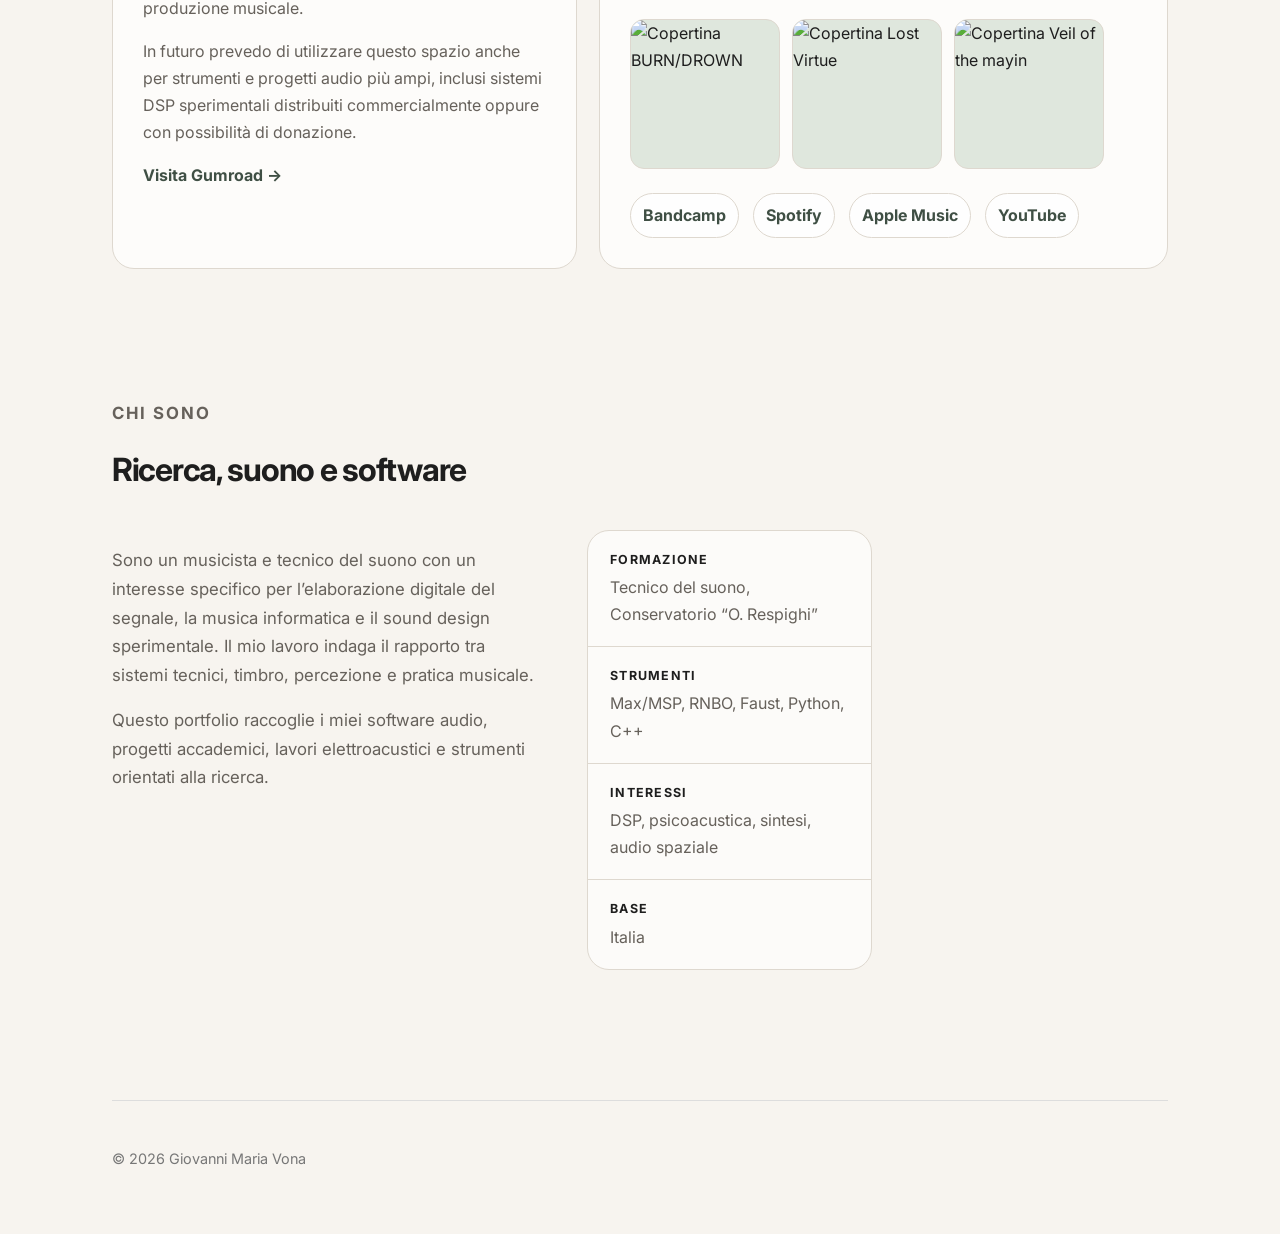
==== commit 0749b451: "Add project cover images Add dedicated cover illustrations to the four main project cards. Introduce" ====
--- a/it/index.html
+++ b/it/index.html
@@ -93,6 +93,11 @@
             <div class="project-grid">
 
                 <article class="project-card">
+                    <img
+                        class="project-cover"
+                        src="/assets/img/projects/cge-cover.png"
+                        alt="Illustrazione del progetto Controlled Grain Engine"
+                    >
                     <p class="project-type">Max/MSP · Sintesi granulare</p>
                     <h3>Controlled Grain Engine</h3>
                     <p>
@@ -104,6 +109,11 @@
                 </article>
 
                 <article class="project-card">
+                    <img
+                        class="project-cover"
+                        src="/assets/img/projects/sdm-cover.png"
+                        alt="Illustrazione del progetto Scatola di Metallo"
+                    >
                     <p class="project-type">RNBO · Riverbero · Plugin audio</p>
                     <h3>Scatola di Metallo</h3>
                     <p>
@@ -114,6 +124,11 @@
                 </article>
 
                 <article class="project-card">
+                    <img
+                        class="project-cover"
+                        src="/assets/img/projects/ssdt-cover.png"
+                        alt="Illustrazione del progetto Studio sulla Dissoluzione Timbrica"
+                    >
                     <p class="project-type">Musica elettroacustica · Audio a 8 canali</p>
                     <h3>Studio sulla Dissoluzione Timbrica</h3>
                     <p>
@@ -125,6 +140,11 @@
                 </article>
 
                 <article class="project-card">
+                    <img
+                        class="project-cover"
+                        src="/assets/img/projects/sp8ch-cover.png"
+                        alt="Illustrazione del progetto Spatializer8ch Faust"
+                    >
                     <p class="project-type">Faust · Audio spaziale</p>
                     <h3>Spatializer8ch Faust</h3>
                     <p>
--- a/assets/css/style.css
+++ b/assets/css/style.css
@@ -156,9 +156,8 @@
 }
 
 .project-card {
-    min-height: 320px;
-
-    padding: 30px;
+
+    padding: 24px;
 
     border: 1px solid #ddd;
     border-radius: 18px;
@@ -542,4 +541,23 @@
         aspect-ratio: 1 / 1;
     }
 
+}
+
+/* ---------- Project cover images ---------- */
+
+.project-cover {
+    display: block;
+
+    width: 100%;
+    height: auto;
+    aspect-ratio: 4 / 3;
+
+    margin-bottom: 24px;
+
+    object-fit: cover;
+
+    border: 1px solid var(--color-border);
+    border-radius: 14px;
+
+    background: var(--color-accent-soft);
 }
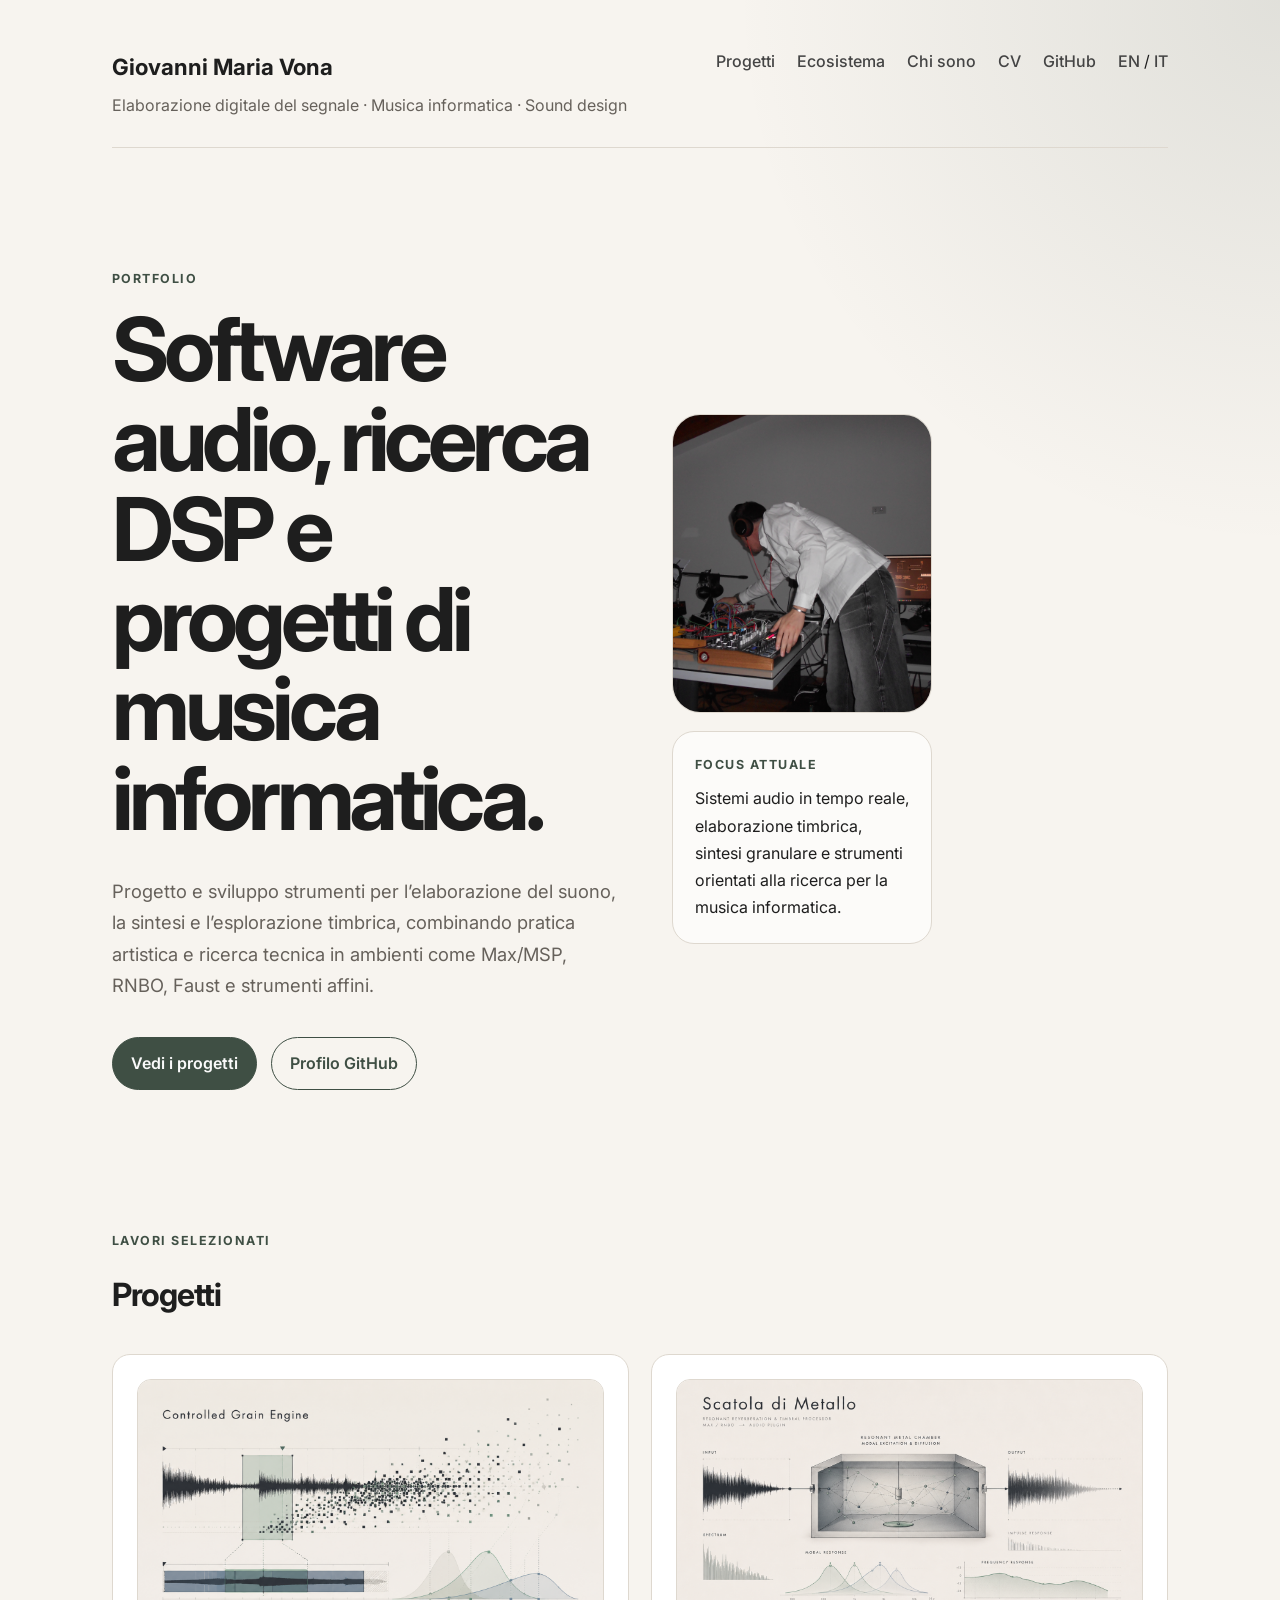
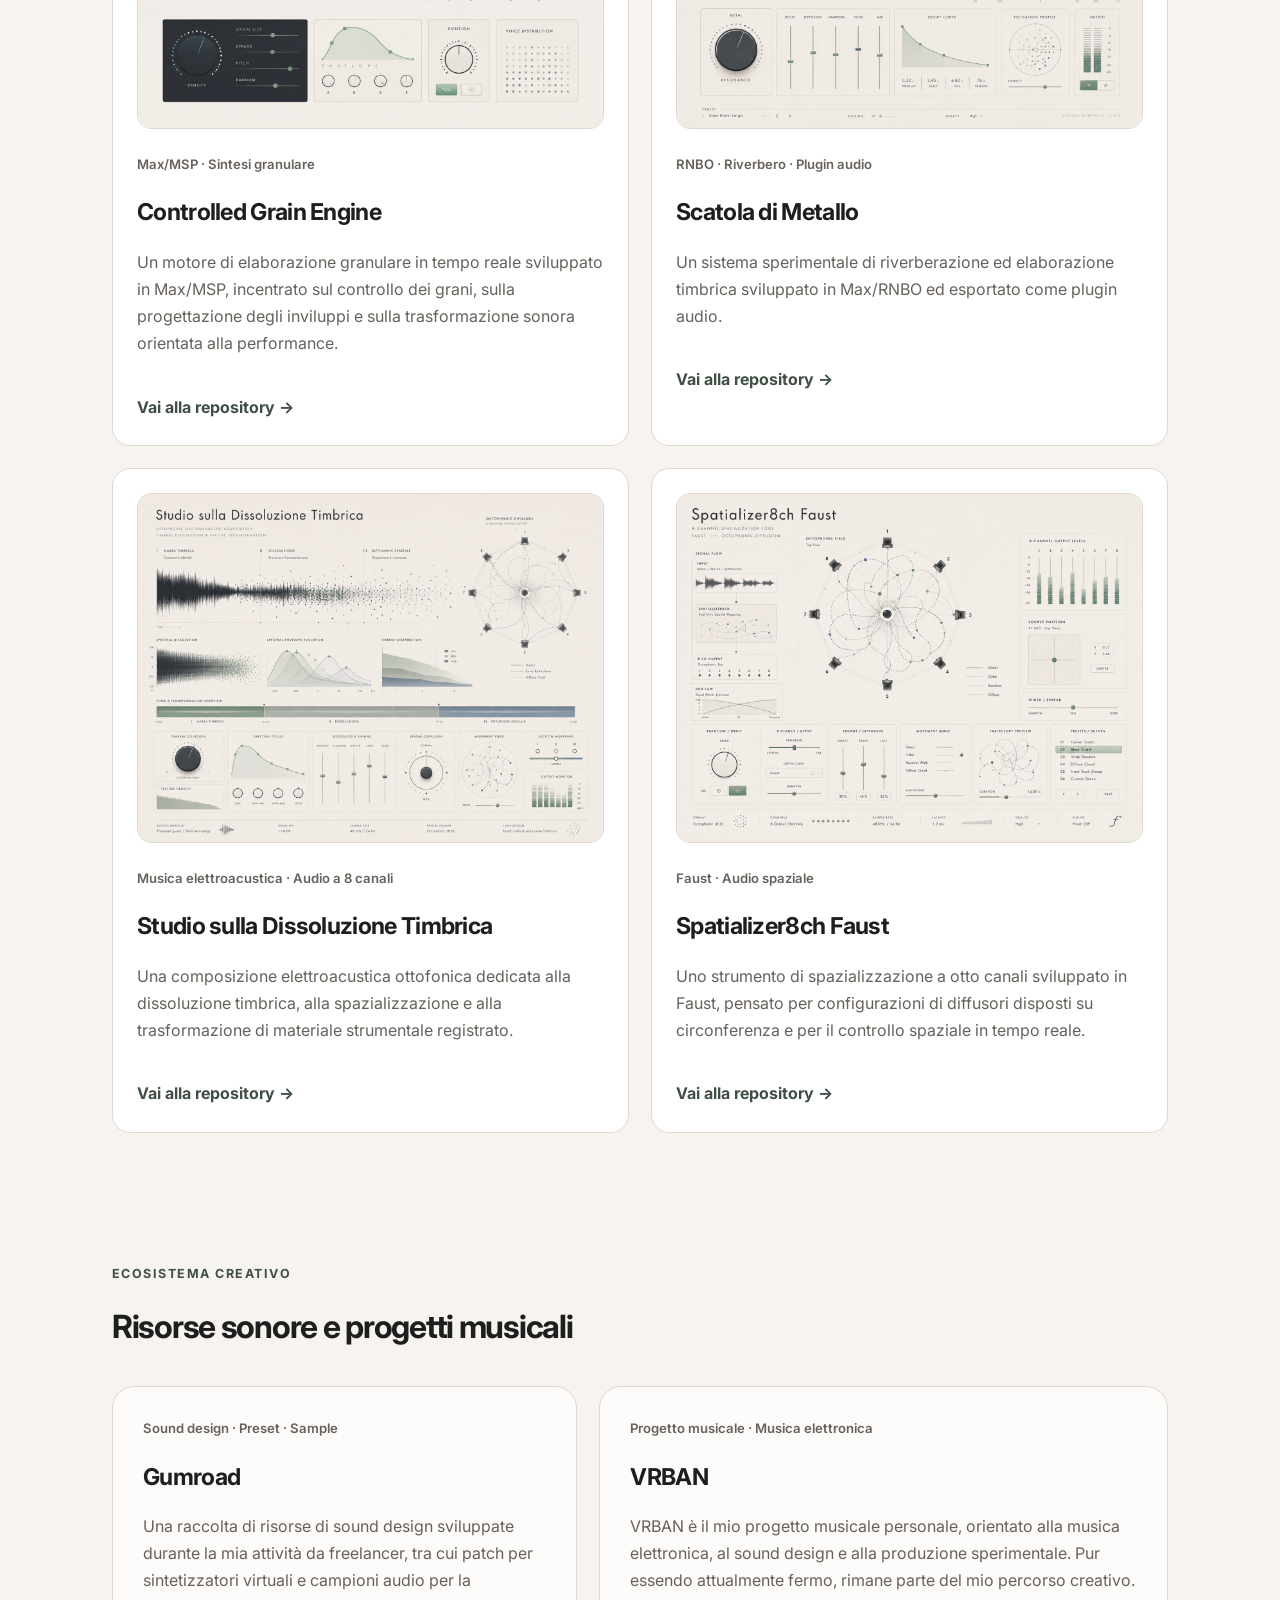
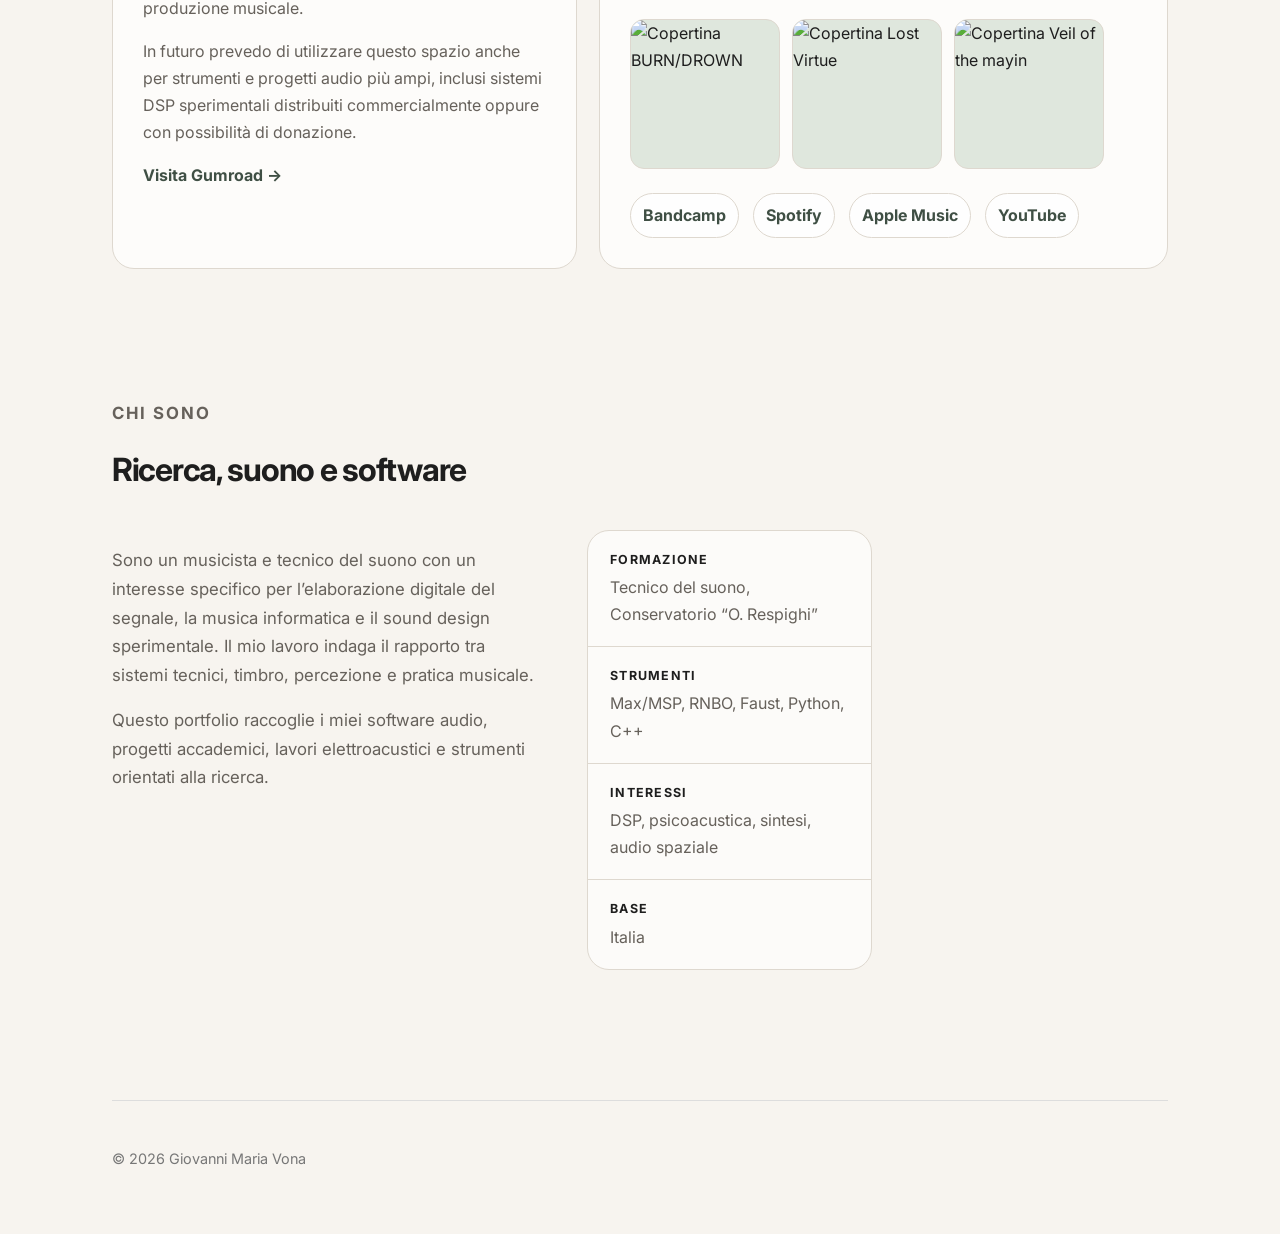
==== commit f4173dd9: "Force responsive project image sizing Constrain project illustrations directly within their card con" ====
--- a/it/index.html
+++ b/it/index.html
@@ -97,6 +97,7 @@
                         class="project-cover"
                         src="/assets/img/projects/cge-cover.png"
                         alt="Illustrazione del progetto Controlled Grain Engine"
+                        style="display: block; width: 100%; max-width: 100%; height: auto; aspect-ratio: 4 / 3; object-fit: cover;"
                     >
                     <p class="project-type">Max/MSP · Sintesi granulare</p>
                     <h3>Controlled Grain Engine</h3>
@@ -113,6 +114,7 @@
                         class="project-cover"
                         src="/assets/img/projects/sdm-cover.png"
                         alt="Illustrazione del progetto Scatola di Metallo"
+                        style="display: block; width: 100%; max-width: 100%; height: auto; aspect-ratio: 4 / 3; object-fit: cover;"
                     >
                     <p class="project-type">RNBO · Riverbero · Plugin audio</p>
                     <h3>Scatola di Metallo</h3>
@@ -128,6 +130,7 @@
                         class="project-cover"
                         src="/assets/img/projects/ssdt-cover.png"
                         alt="Illustrazione del progetto Studio sulla Dissoluzione Timbrica"
+                        style="display: block; width: 100%; max-width: 100%; height: auto; aspect-ratio: 4 / 3; object-fit: cover;"
                     >
                     <p class="project-type">Musica elettroacustica · Audio a 8 canali</p>
                     <h3>Studio sulla Dissoluzione Timbrica</h3>
@@ -144,6 +147,7 @@
                         class="project-cover"
                         src="/assets/img/projects/sp8ch-cover.png"
                         alt="Illustrazione del progetto Spatializer8ch Faust"
+                        style="display: block; width: 100%; max-width: 100%; height: auto; aspect-ratio: 4 / 3; object-fit: cover;"
                     >
                     <p class="project-type">Faust · Audio spaziale</p>
                     <h3>Spatializer8ch Faust</h3>
--- a/assets/css/style.css
+++ b/assets/css/style.css
@@ -560,4 +560,55 @@
     border-radius: 14px;
 
     background: var(--color-accent-soft);
+}
+
+/* ---------- Project covers overflow fix ---------- */
+
+.project-grid {
+    grid-template-columns: repeat(2, minmax(0, 1fr));
+    width: 100%;
+}
+
+.project-card {
+    min-width: 0;
+    overflow: hidden;
+}
+
+.project-cover {
+    display: block;
+
+    width: 100%;
+    max-width: 100%;
+    height: auto;
+    aspect-ratio: 4 / 3;
+
+    margin: 0 0 24px;
+
+    object-fit: cover;
+
+    border: 1px solid var(--color-border);
+    border-radius: 14px;
+}
+
+@media (max-width: 760px) {
+
+    .project-grid {
+        grid-template-columns: 1fr;
+    }
+
+}
+
+img {
+    max-width: 100%;
+    height: auto;
+}
+
+.project-grid,
+.project-card {
+    min-width: 0;
+    max-width: 100%;
+}
+
+.project-card {
+    overflow: hidden;
 }
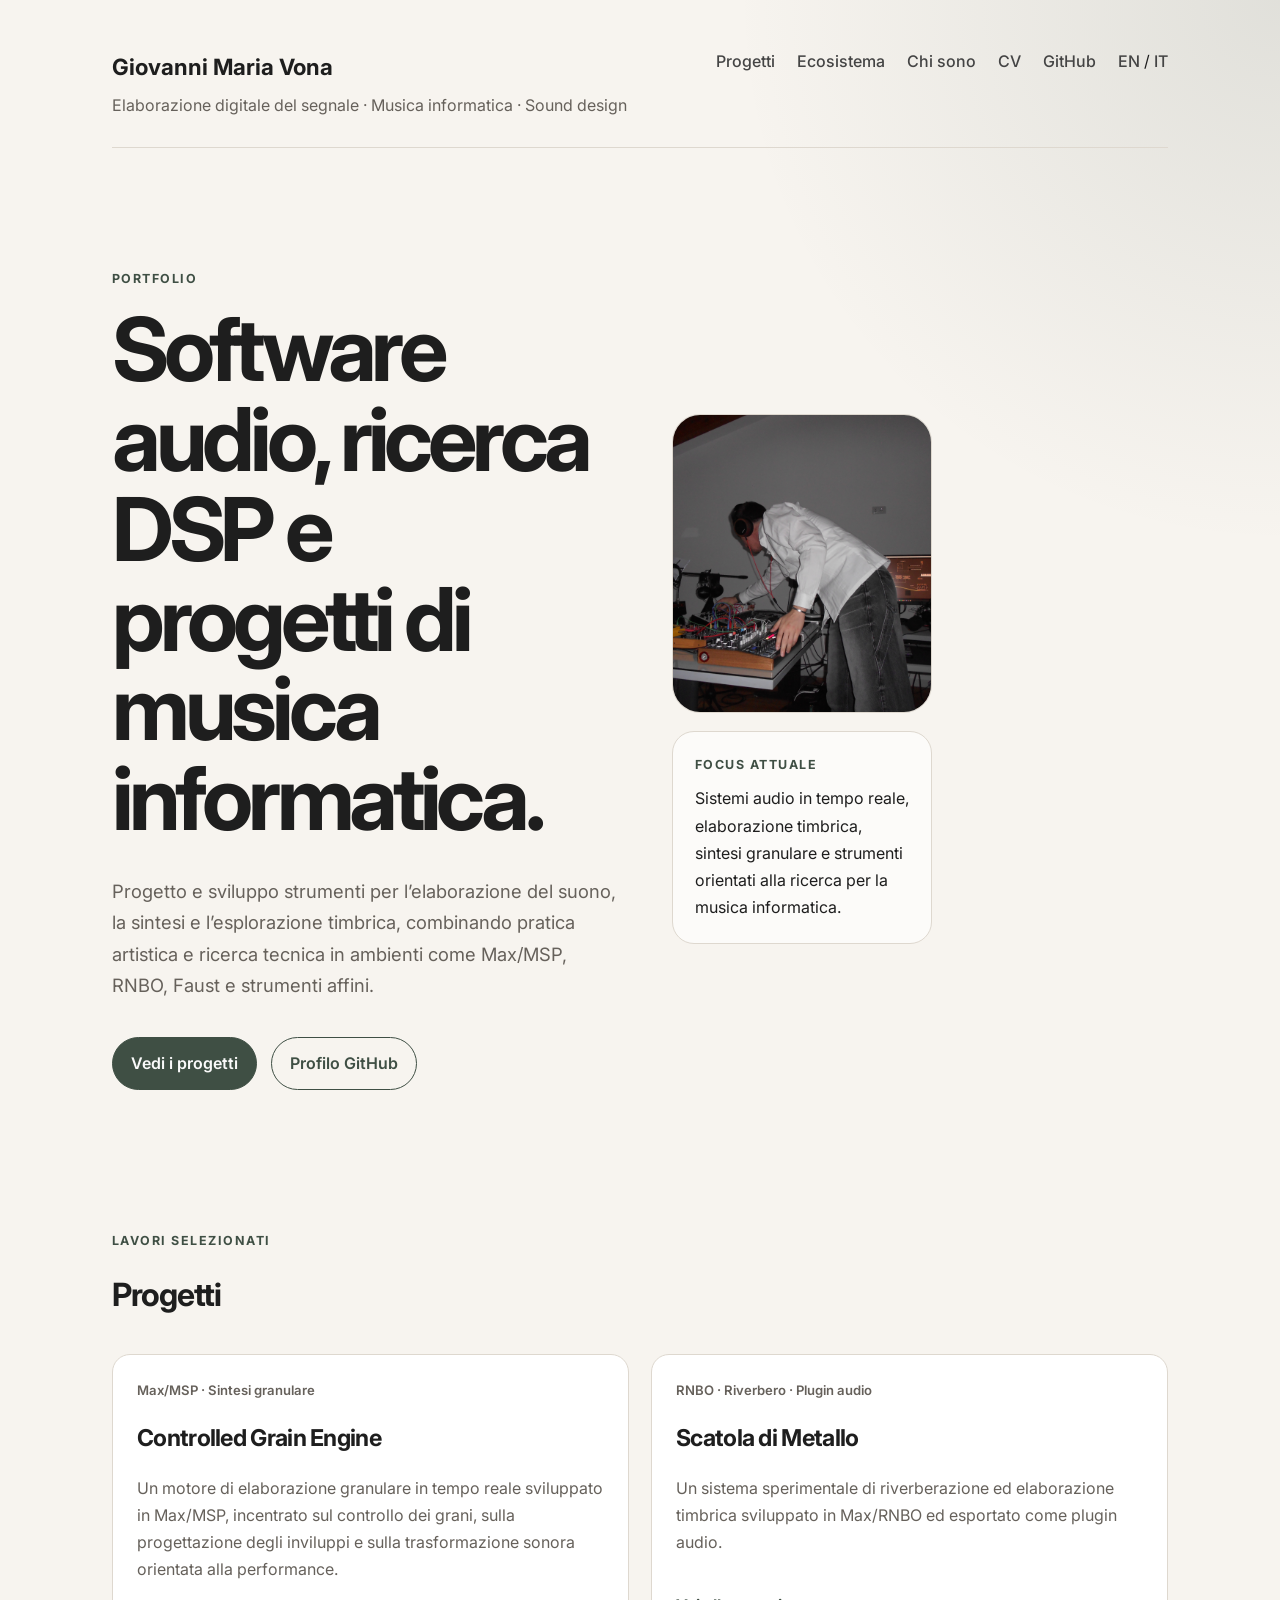
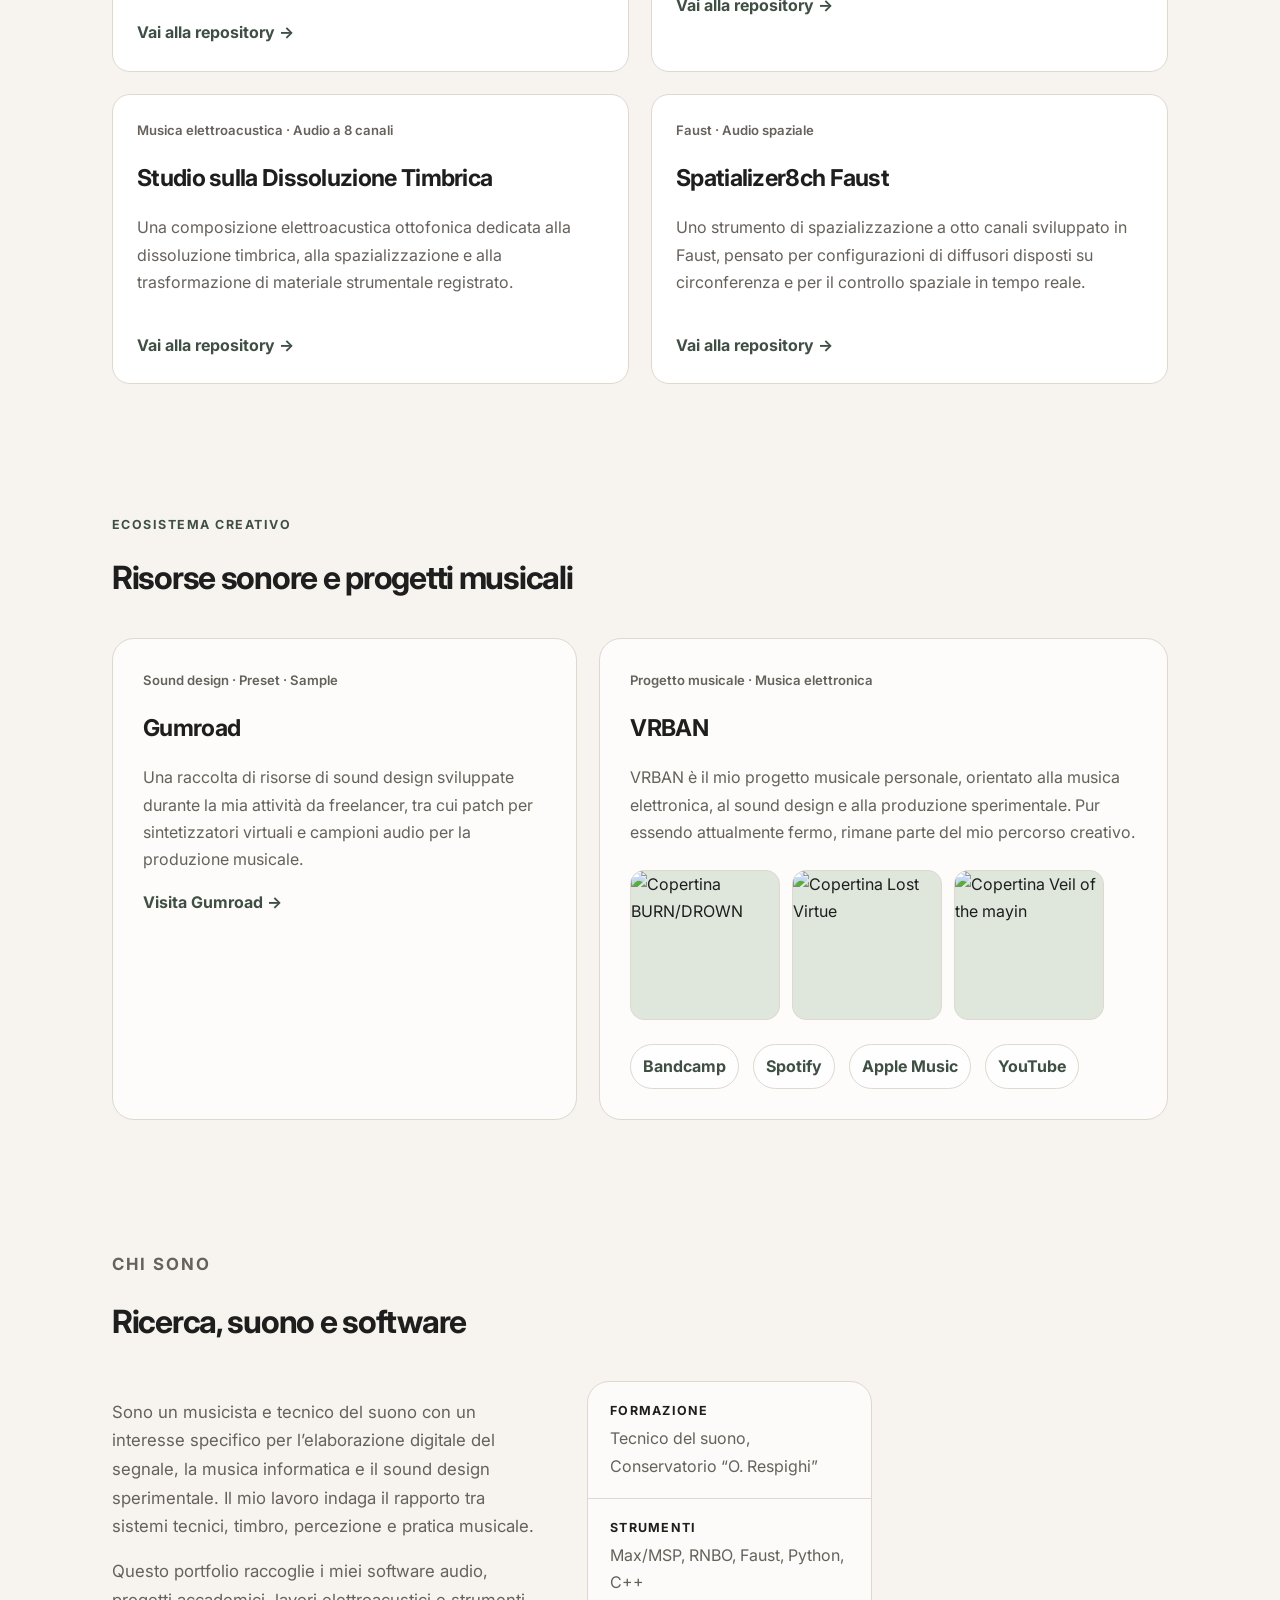
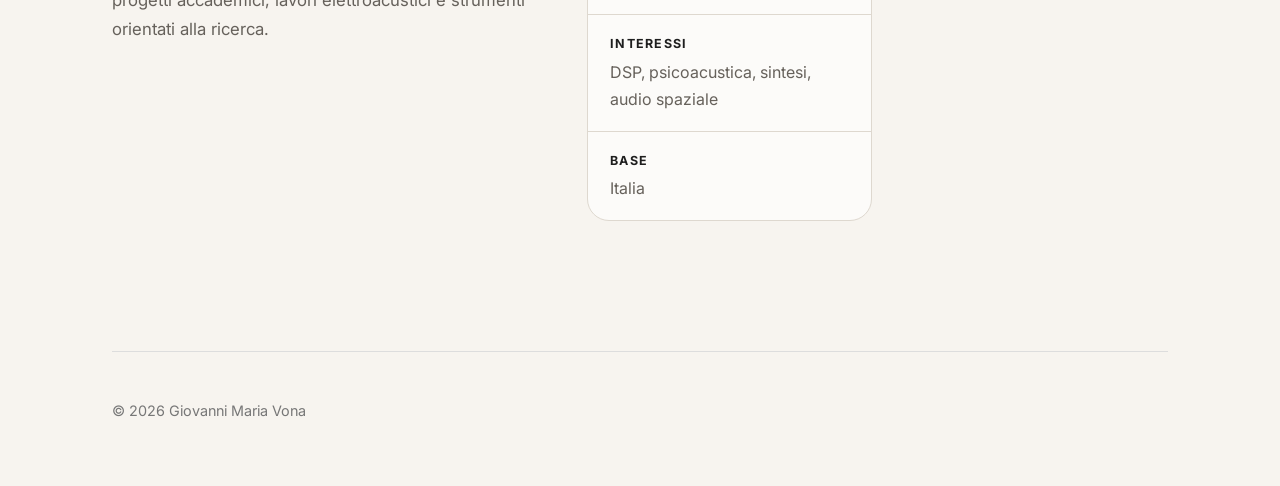
==== commit cbb15acf: "Update index.html" ====
--- a/it/index.html
+++ b/it/index.html
@@ -93,12 +93,12 @@
             <div class="project-grid">
 
                 <article class="project-card">
-                    <img
+                    <!-- <img
                         class="project-cover"
                         src="/assets/img/projects/cge-cover.png"
                         alt="Illustrazione del progetto Controlled Grain Engine"
                         style="display: block; width: 100%; max-width: 100%; height: auto; aspect-ratio: 4 / 3; object-fit: cover;"
-                    >
+                    > -->
                     <p class="project-type">Max/MSP · Sintesi granulare</p>
                     <h3>Controlled Grain Engine</h3>
                     <p>
@@ -110,12 +110,12 @@
                 </article>
 
                 <article class="project-card">
-                    <img
+                    <!-- <img
                         class="project-cover"
                         src="/assets/img/projects/sdm-cover.png"
                         alt="Illustrazione del progetto Scatola di Metallo"
                         style="display: block; width: 100%; max-width: 100%; height: auto; aspect-ratio: 4 / 3; object-fit: cover;"
-                    >
+                    > -->
                     <p class="project-type">RNBO · Riverbero · Plugin audio</p>
                     <h3>Scatola di Metallo</h3>
                     <p>
@@ -126,12 +126,12 @@
                 </article>
 
                 <article class="project-card">
-                    <img
+                    <!-- <img
                         class="project-cover"
                         src="/assets/img/projects/ssdt-cover.png"
                         alt="Illustrazione del progetto Studio sulla Dissoluzione Timbrica"
                         style="display: block; width: 100%; max-width: 100%; height: auto; aspect-ratio: 4 / 3; object-fit: cover;"
-                    >
+                    > -->
                     <p class="project-type">Musica elettroacustica · Audio a 8 canali</p>
                     <h3>Studio sulla Dissoluzione Timbrica</h3>
                     <p>
@@ -143,12 +143,12 @@
                 </article>
 
                 <article class="project-card">
-                    <img
+                    <!-- <img
                         class="project-cover"
                         src="/assets/img/projects/sp8ch-cover.png"
                         alt="Illustrazione del progetto Spatializer8ch Faust"
                         style="display: block; width: 100%; max-width: 100%; height: auto; aspect-ratio: 4 / 3; object-fit: cover;"
-                    >
+                    > -->
                     <p class="project-type">Faust · Audio spaziale</p>
                     <h3>Spatializer8ch Faust</h3>
                     <p>
@@ -182,11 +182,11 @@
                         e campioni audio per la produzione musicale.
                     </p>
 
-                    <p>
+                    <!-- <p>
                         In futuro prevedo di utilizzare questo spazio anche per strumenti
                         e progetti audio più ampi, inclusi sistemi DSP sperimentali distribuiti
                         commercialmente oppure con possibilità di donazione.
-                    </p>
+                    </p> -->
 
                     <a href="https://giovannimariavona.gumroad.com/" target="_blank" rel="noopener noreferrer">
                         Visita Gumroad →
@@ -275,4 +275,4 @@
 
 </body>
 
-</html>+</html>
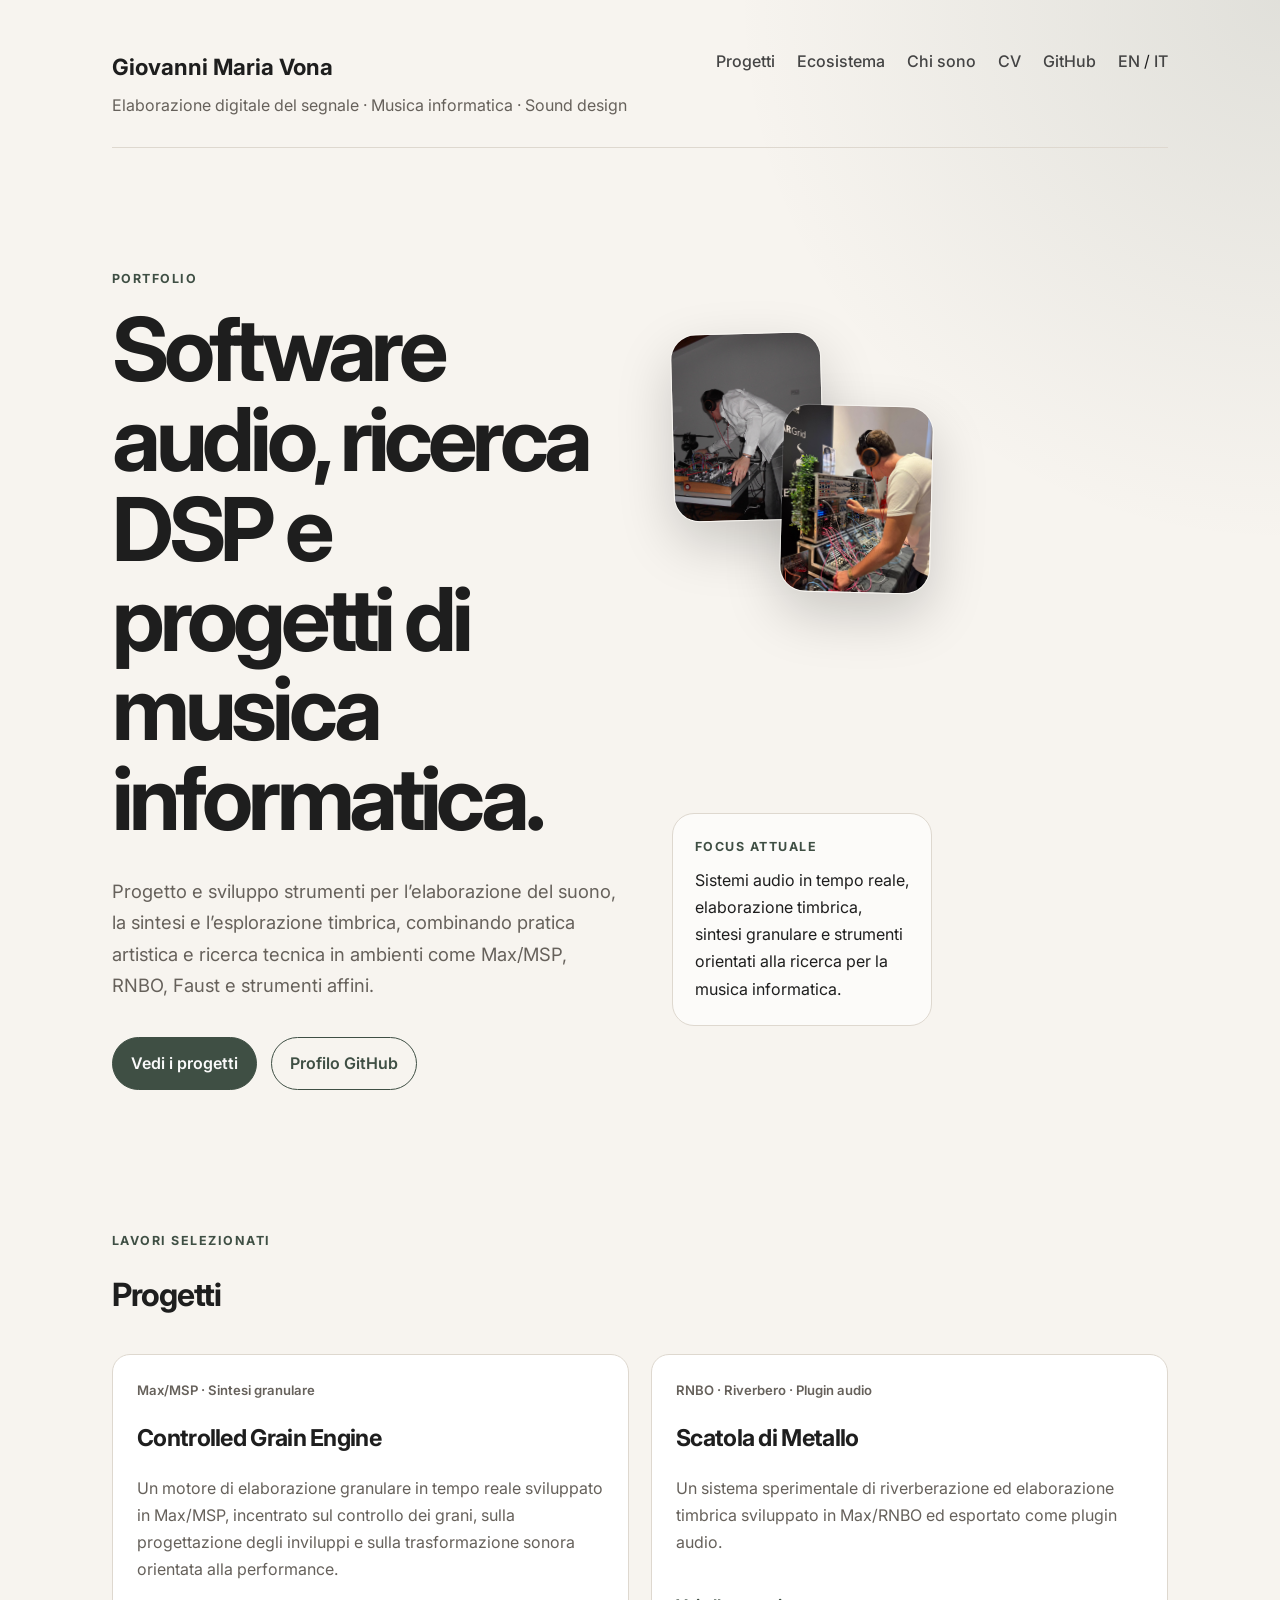
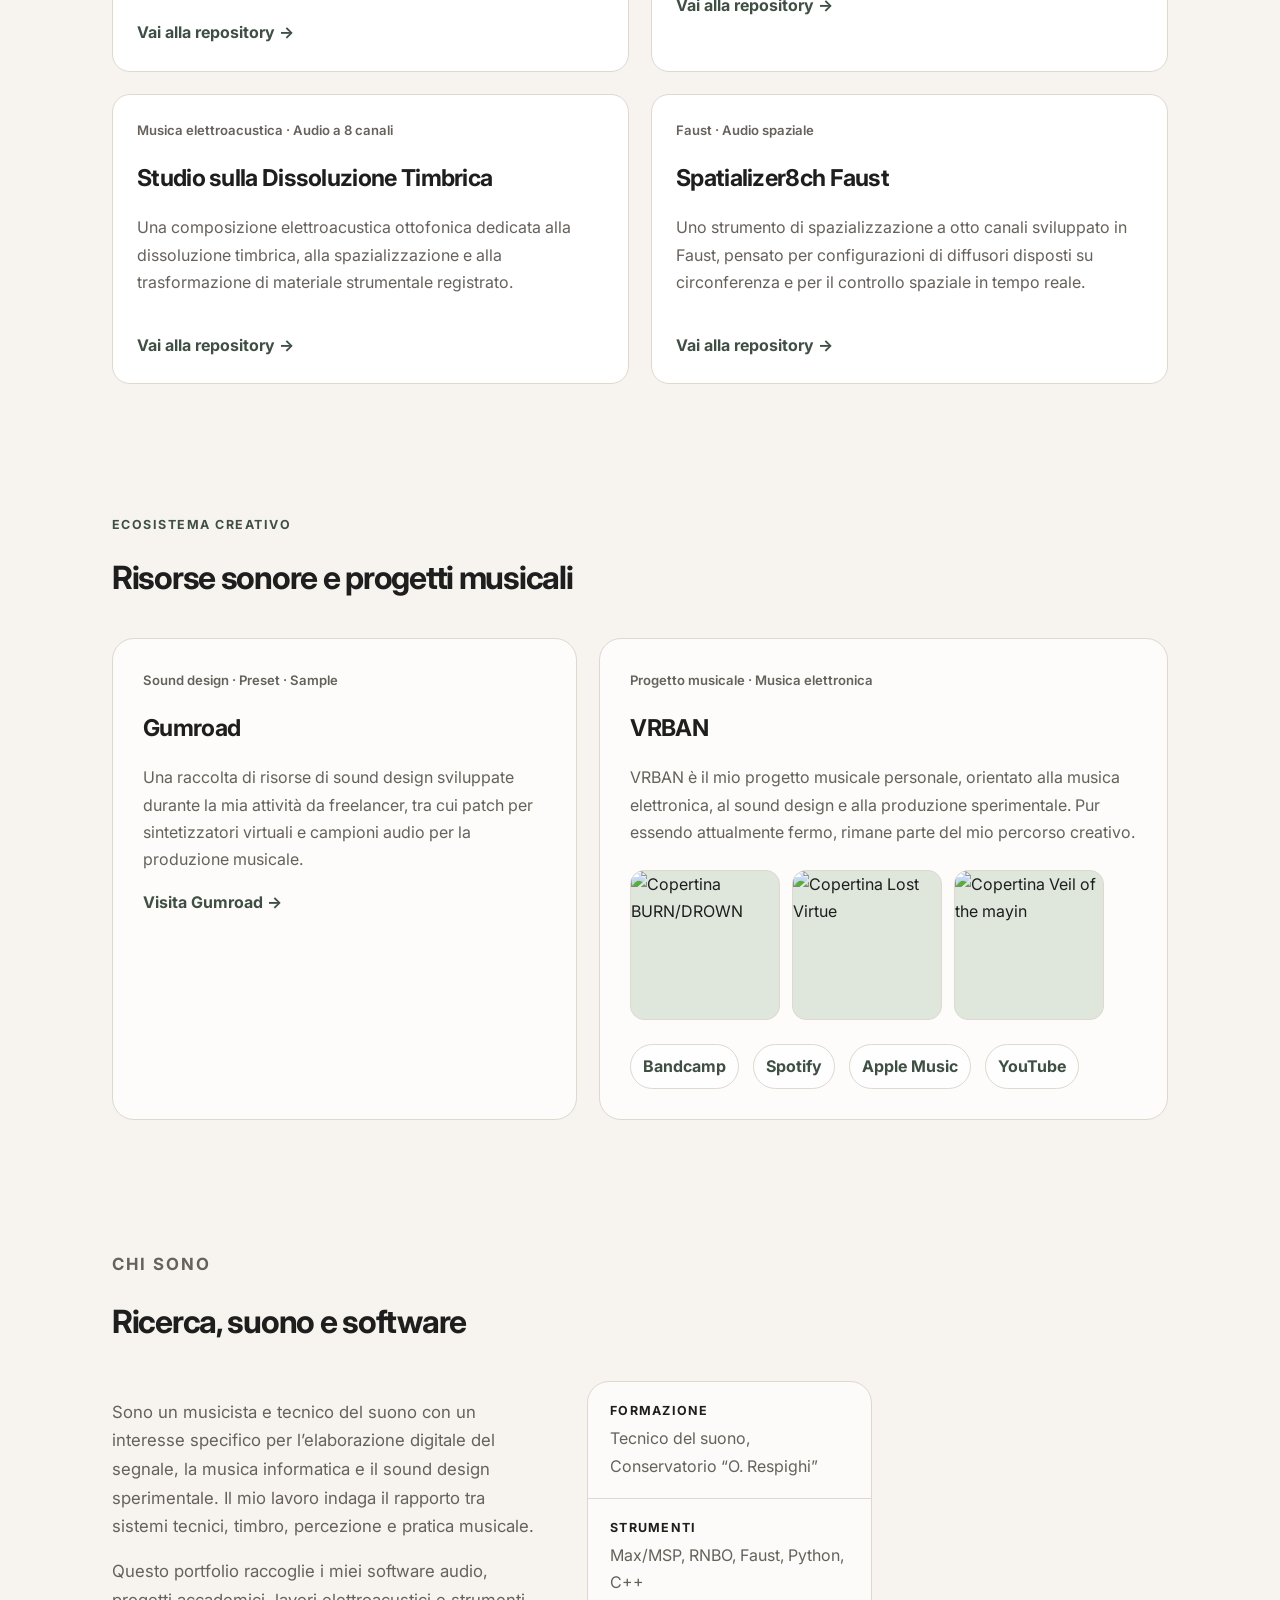
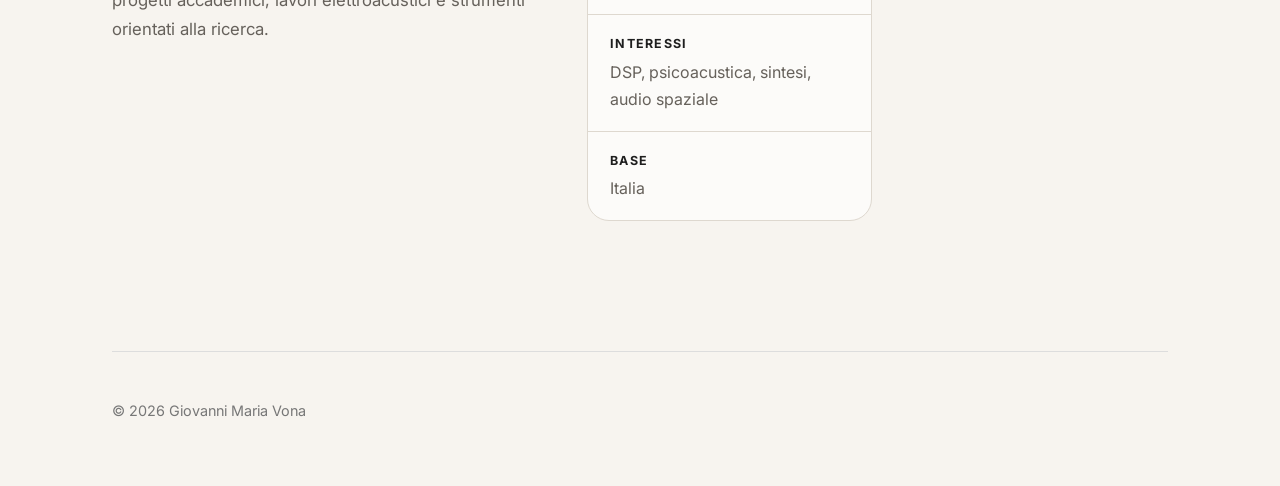
==== commit cc8a0c84: "Update index.html" ====
--- a/it/index.html
+++ b/it/index.html
@@ -15,6 +15,104 @@
     <link href="https://fonts.googleapis.com/css2?family=Inter:wght@300;400;500;600;700&display=swap" rel="stylesheet">
 
     <link rel="stylesheet" href="../assets/css/style.css">
+
+    <style>
+        /* Hero portrait composition */
+        .hero-visual {
+            position: relative;
+        }
+
+        .hero-photo-composition {
+            width: min(100%, 560px);
+            margin: 0 auto 2rem;
+            display: grid;
+            grid-template-columns: repeat(2, minmax(0, 1fr));
+            gap: 0.9rem;
+            align-items: start;
+        }
+
+        .hero-photo {
+            display: block;
+            width: 100%;
+            aspect-ratio: 4 / 5;
+            object-fit: cover;
+            border-radius: 26px;
+            border: 1px solid rgba(255, 255, 255, 0.12);
+            box-shadow: 0 22px 55px rgba(0, 0, 0, 0.18);
+            transition: transform 220ms ease, box-shadow 220ms ease;
+        }
+
+        .profile-photo-1 {
+            object-position: center;
+        }
+
+        .profile-photo-2 {
+            object-position: center;
+        }
+
+        .hero-photo:hover {
+            transform: translateY(-4px);
+            box-shadow: 0 28px 65px rgba(0, 0, 0, 0.24);
+        }
+
+        @media (min-width: 800px) {
+            .hero-photo-composition {
+                position: relative;
+                display: block;
+                min-height: 430px;
+            }
+
+            .hero-photo {
+                position: absolute;
+                width: 58%;
+                max-width: 300px;
+            }
+
+            .profile-photo-1 {
+                top: 0;
+                left: 0;
+                z-index: 1;
+                transform: rotate(-1.5deg);
+            }
+
+            .profile-photo-2 {
+                top: 72px;
+                right: 0;
+                z-index: 2;
+                transform: rotate(1.5deg);
+            }
+
+            .profile-photo-1:hover {
+                transform: rotate(-1.5deg) translateY(-6px);
+            }
+
+            .profile-photo-2:hover {
+                transform: rotate(1.5deg) translateY(-6px);
+            }
+        }
+
+        @media (prefers-reduced-motion: reduce) {
+            .hero-photo {
+                transition: none;
+            }
+
+            .hero-photo:hover,
+            .profile-photo-1:hover,
+            .profile-photo-2:hover {
+                transform: none;
+            }
+
+            @media (min-width: 800px) {
+                .profile-photo-1 {
+                    transform: rotate(-1.5deg);
+                }
+
+                .profile-photo-2 {
+                    transform: rotate(1.5deg);
+                }
+            }
+        }
+    </style>
 
 </head>
 
@@ -69,7 +167,18 @@
 
             <aside class="hero-visual">
 
-                <img src="../assets/img/profile.jpg" alt="Ritratto di Giovanni Maria Vona" class="profile-photo">
+                <div class="hero-photo-composition" aria-label="Ritratti di Giovanni Maria Vona">
+                    <img
+                        src="../assets/img/profile.jpg"
+                        alt="Ritratto di Giovanni Maria Vona"
+                        class="hero-photo profile-photo-1"
+                    >
+                    <img
+                        src="../assets/img/modular.jpg"
+                        alt="Giovanni Maria Vona mentre suona un sistema di sintesi modulare"
+                        class="hero-photo profile-photo-2"
+                    >
+                </div>
 
                 <div class="profile-note">
                     <p class="eyebrow">Focus attuale</p>
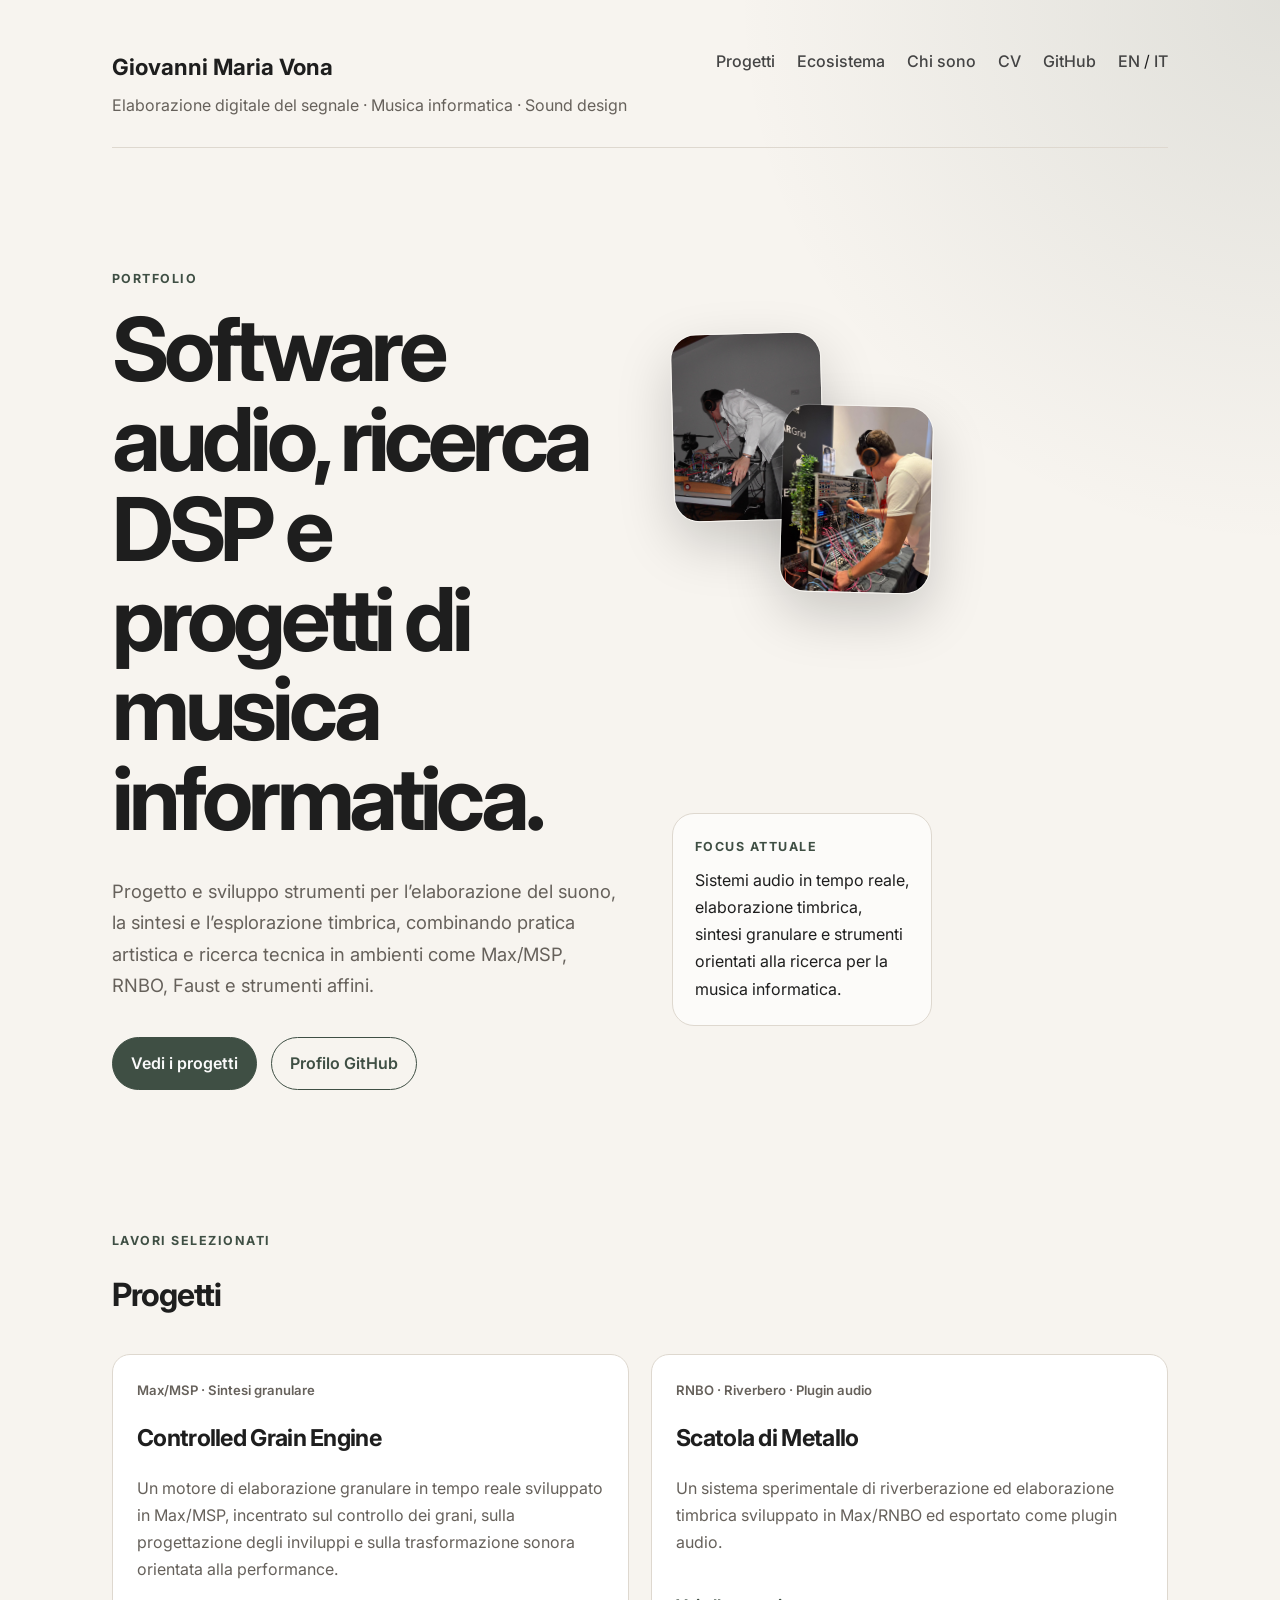
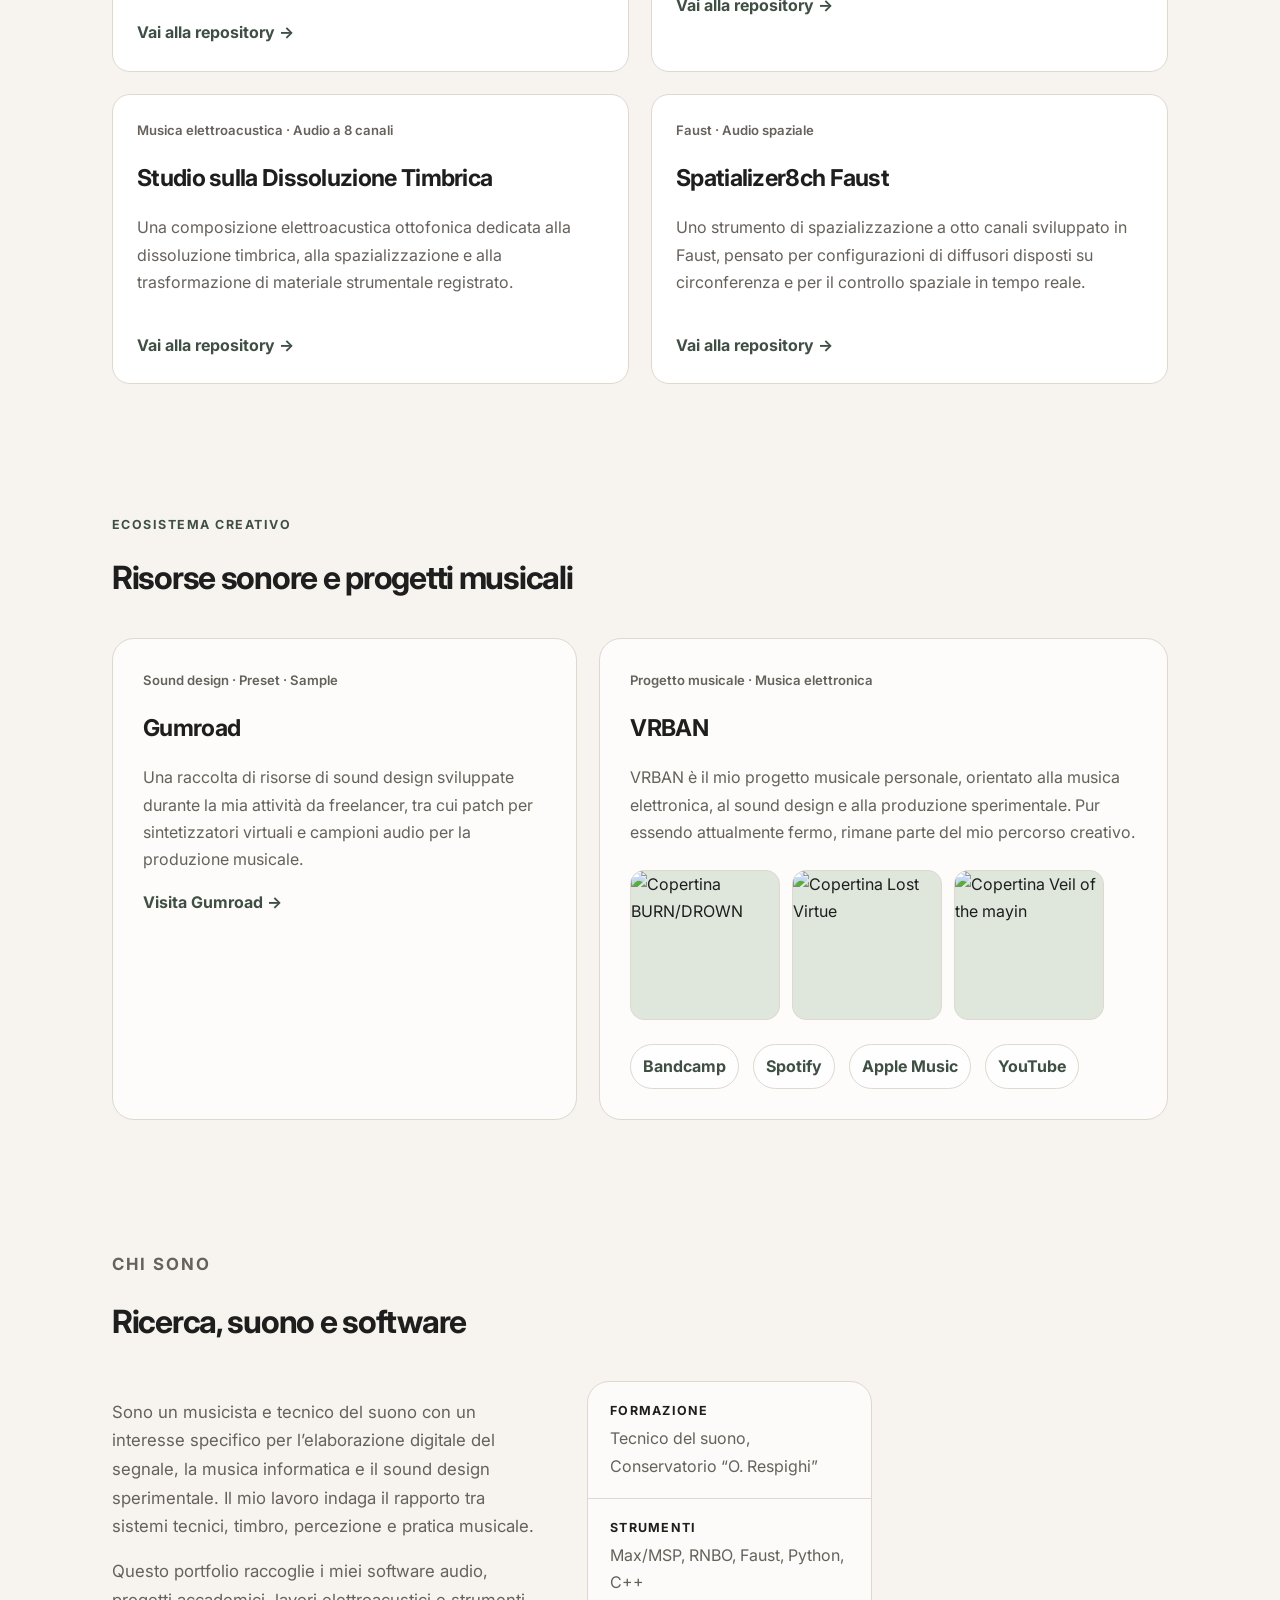
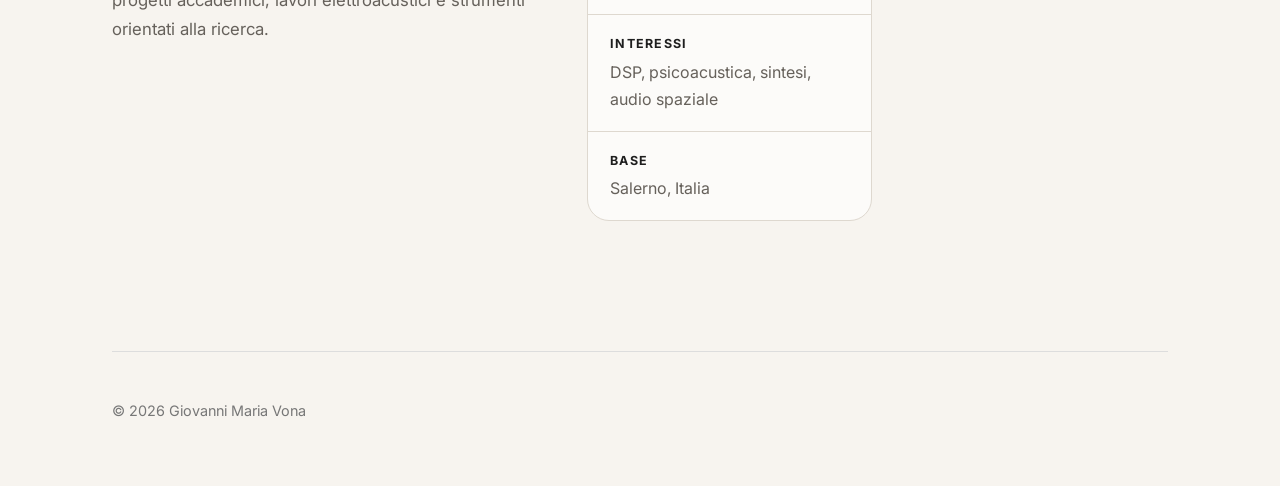
==== commit c273cd28: "Update index.html" ====
--- a/it/index.html
+++ b/it/index.html
@@ -368,7 +368,7 @@
                     </li>
                     <li>
                         <span>Base</span>
-                        Italia
+                        Salerno, Italia
                     </li>
                 </ul>
 
